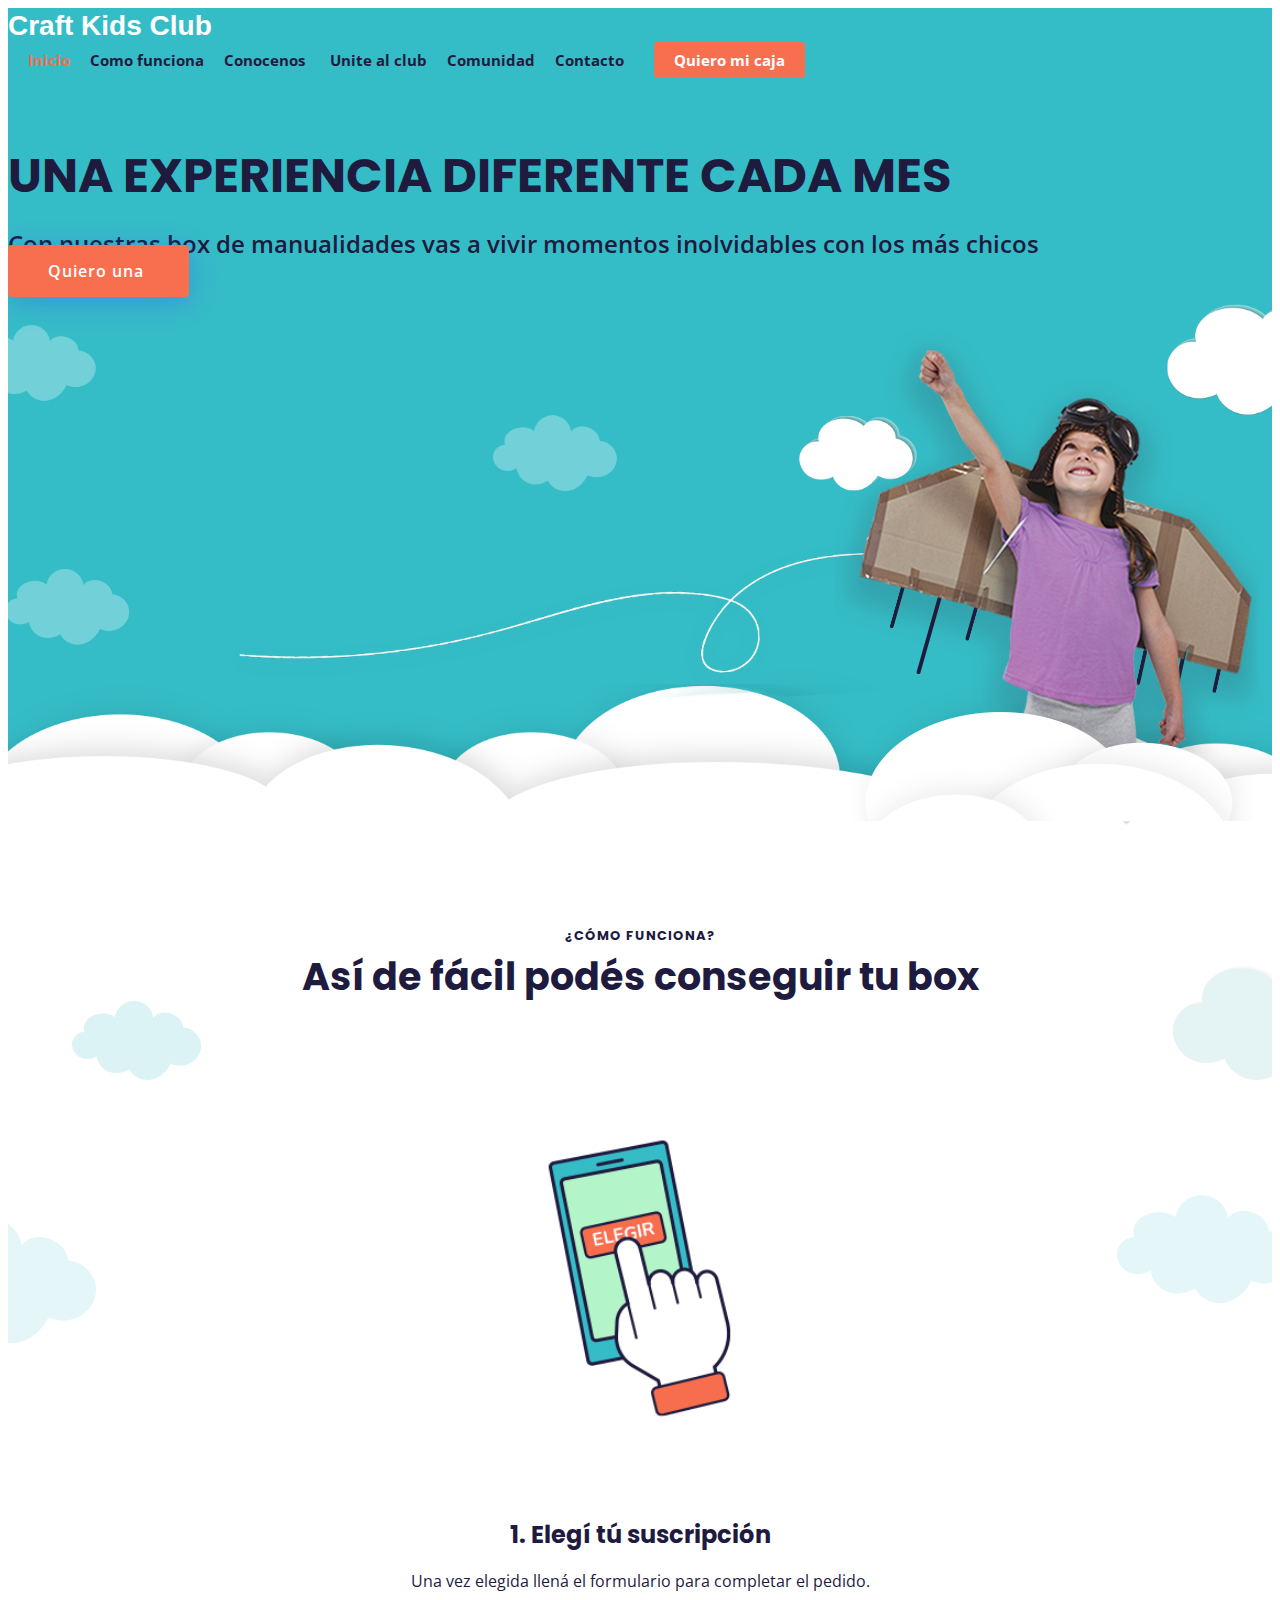
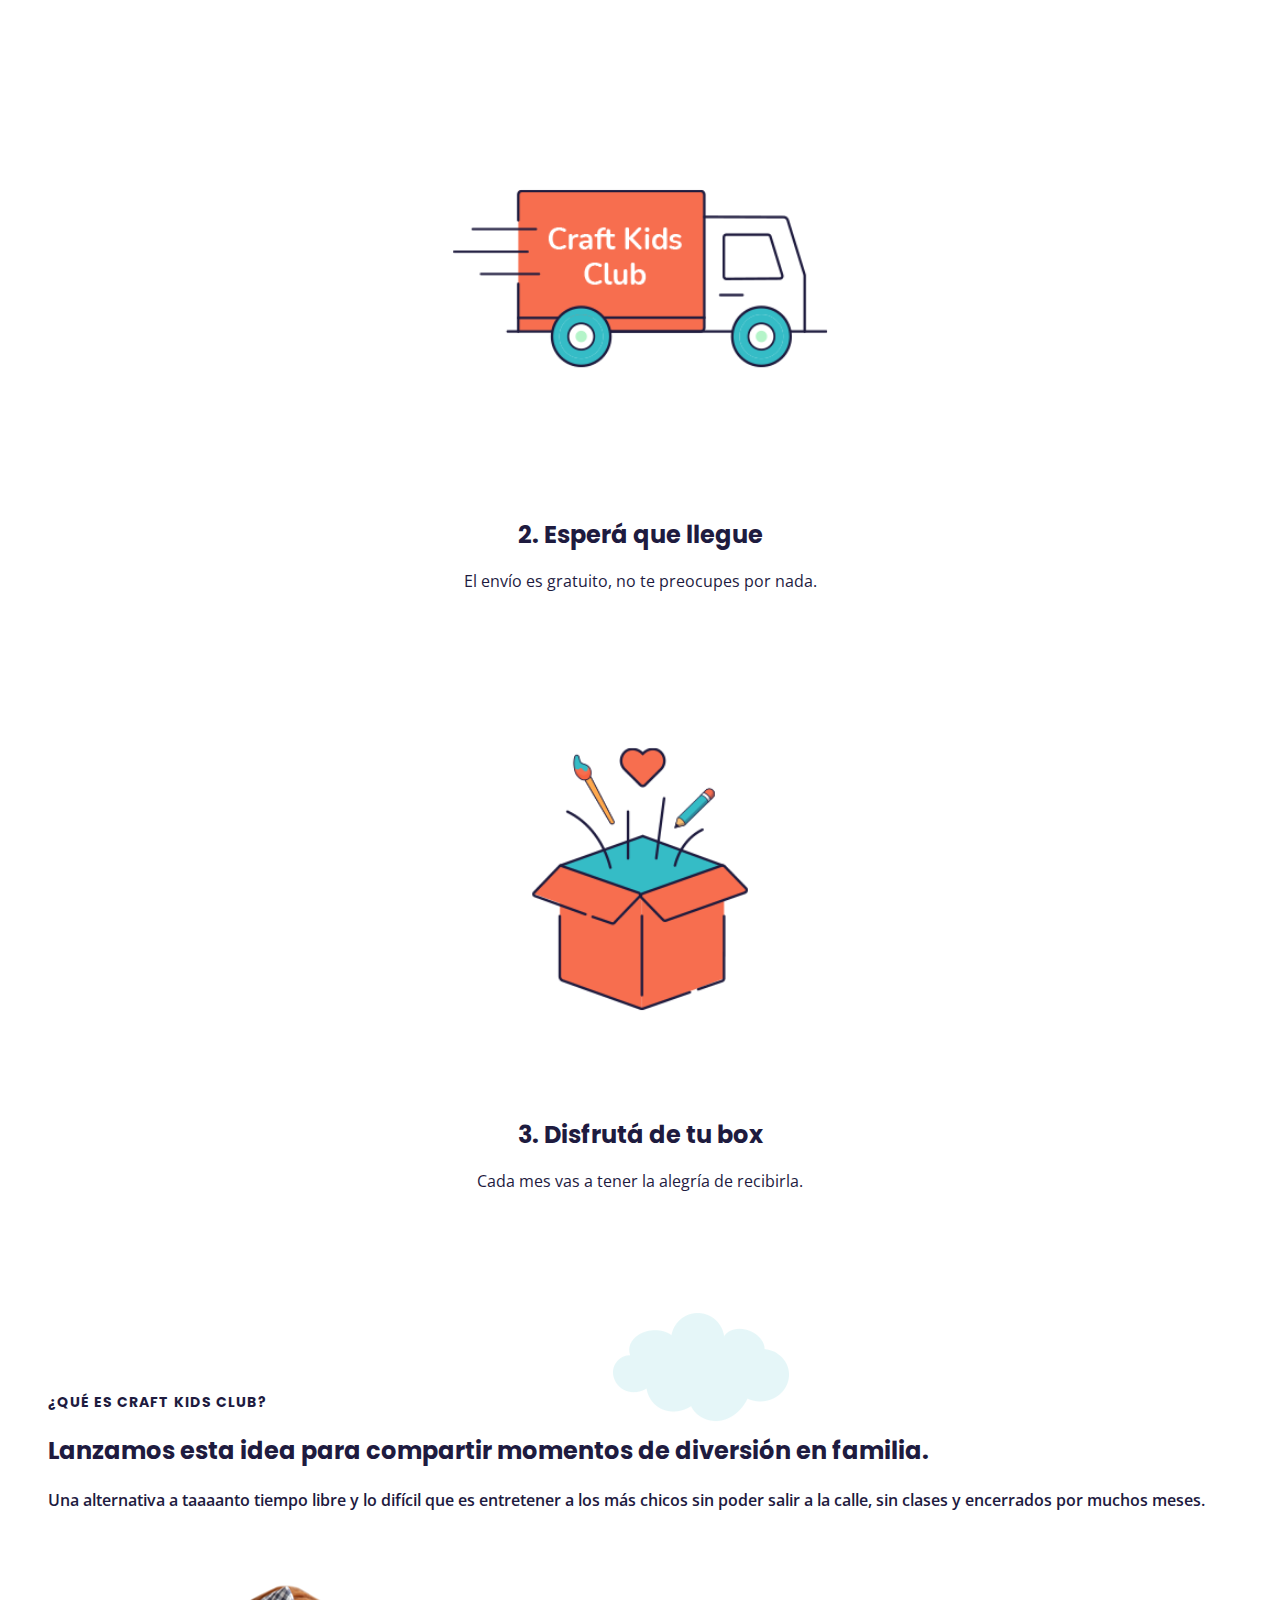
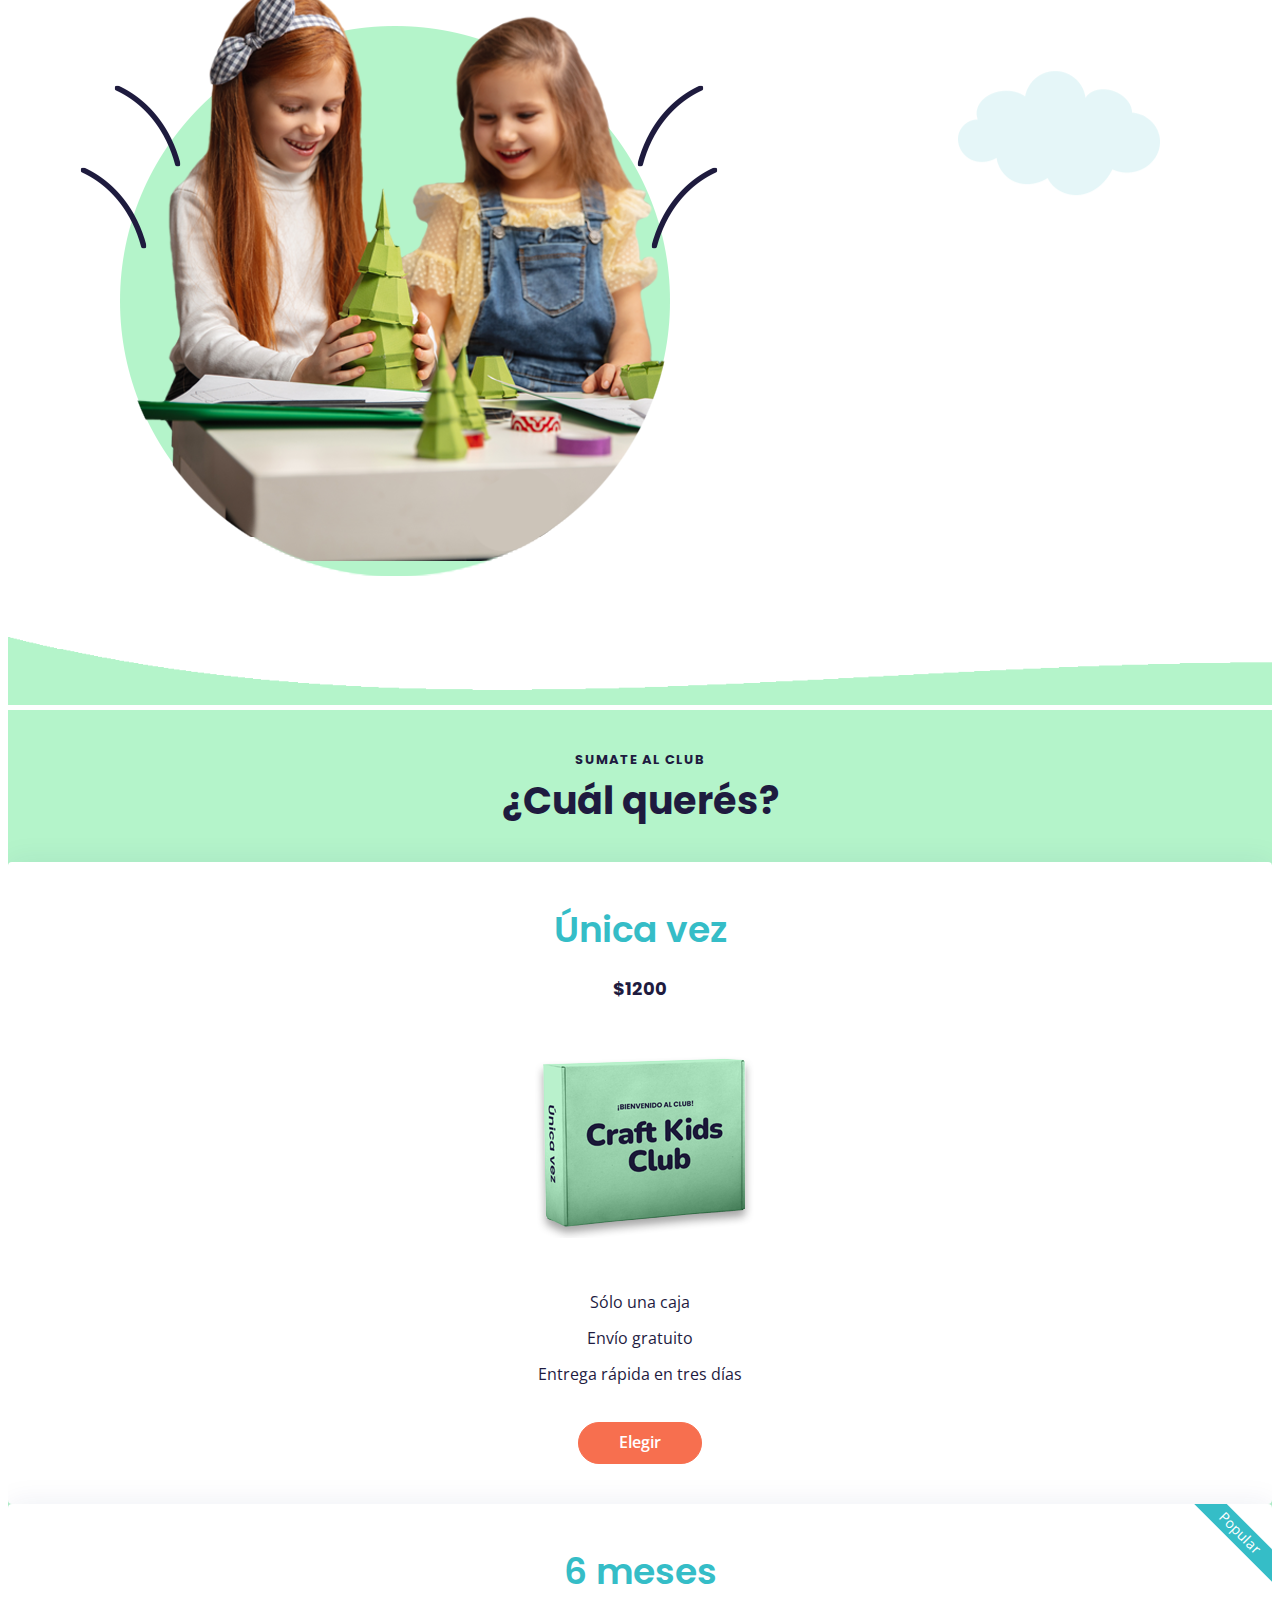
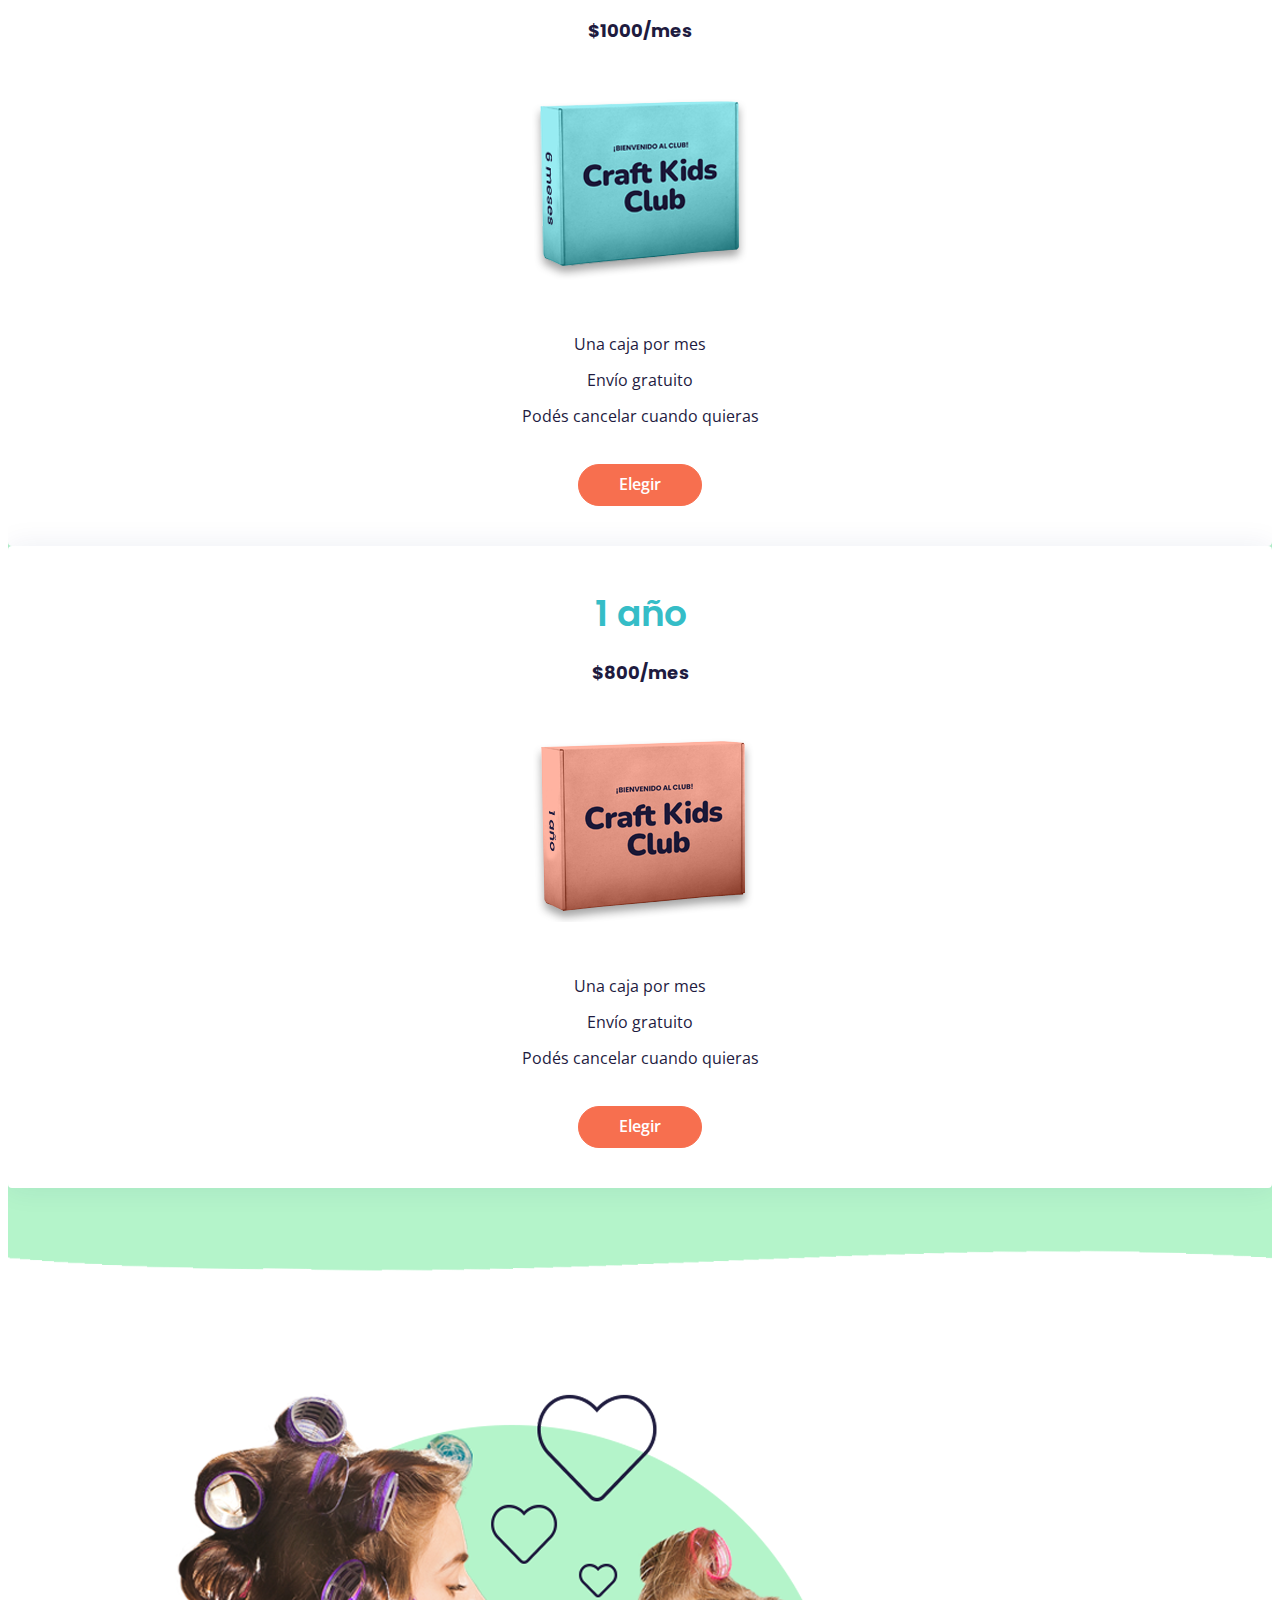
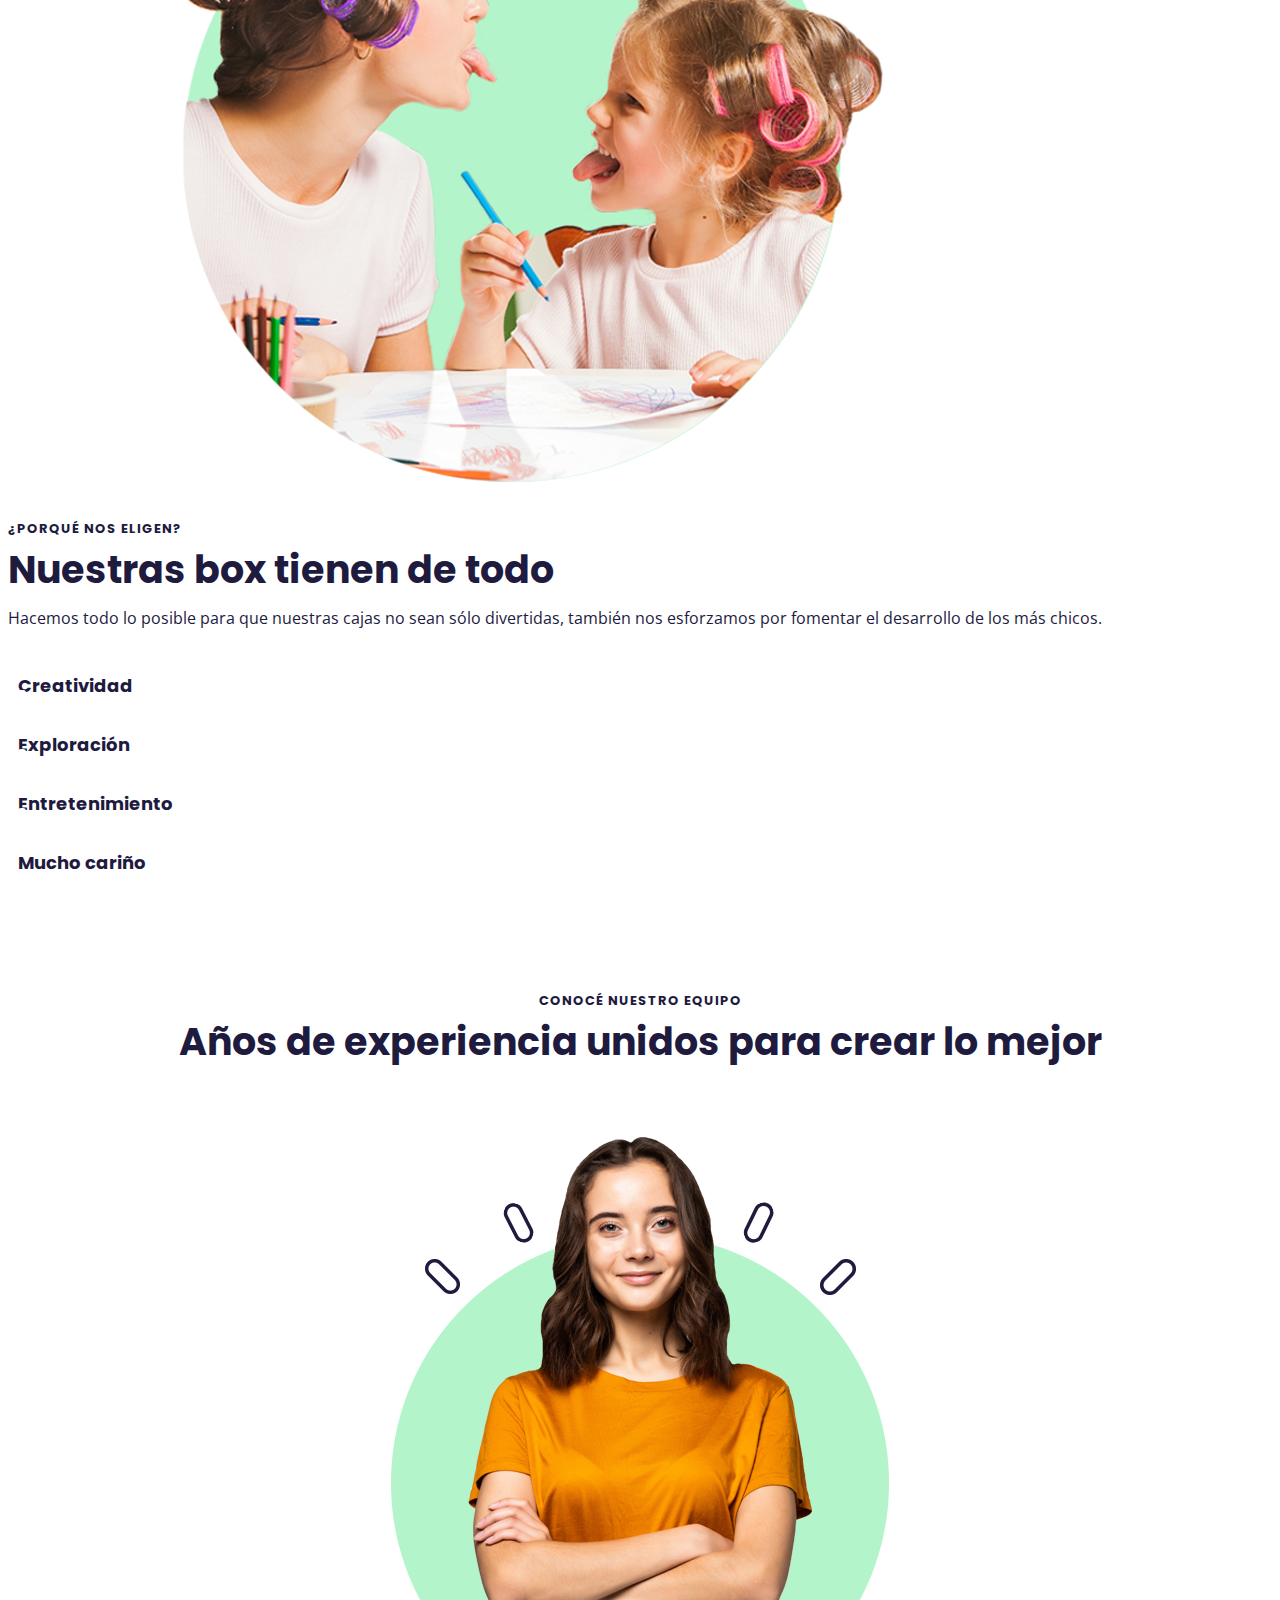
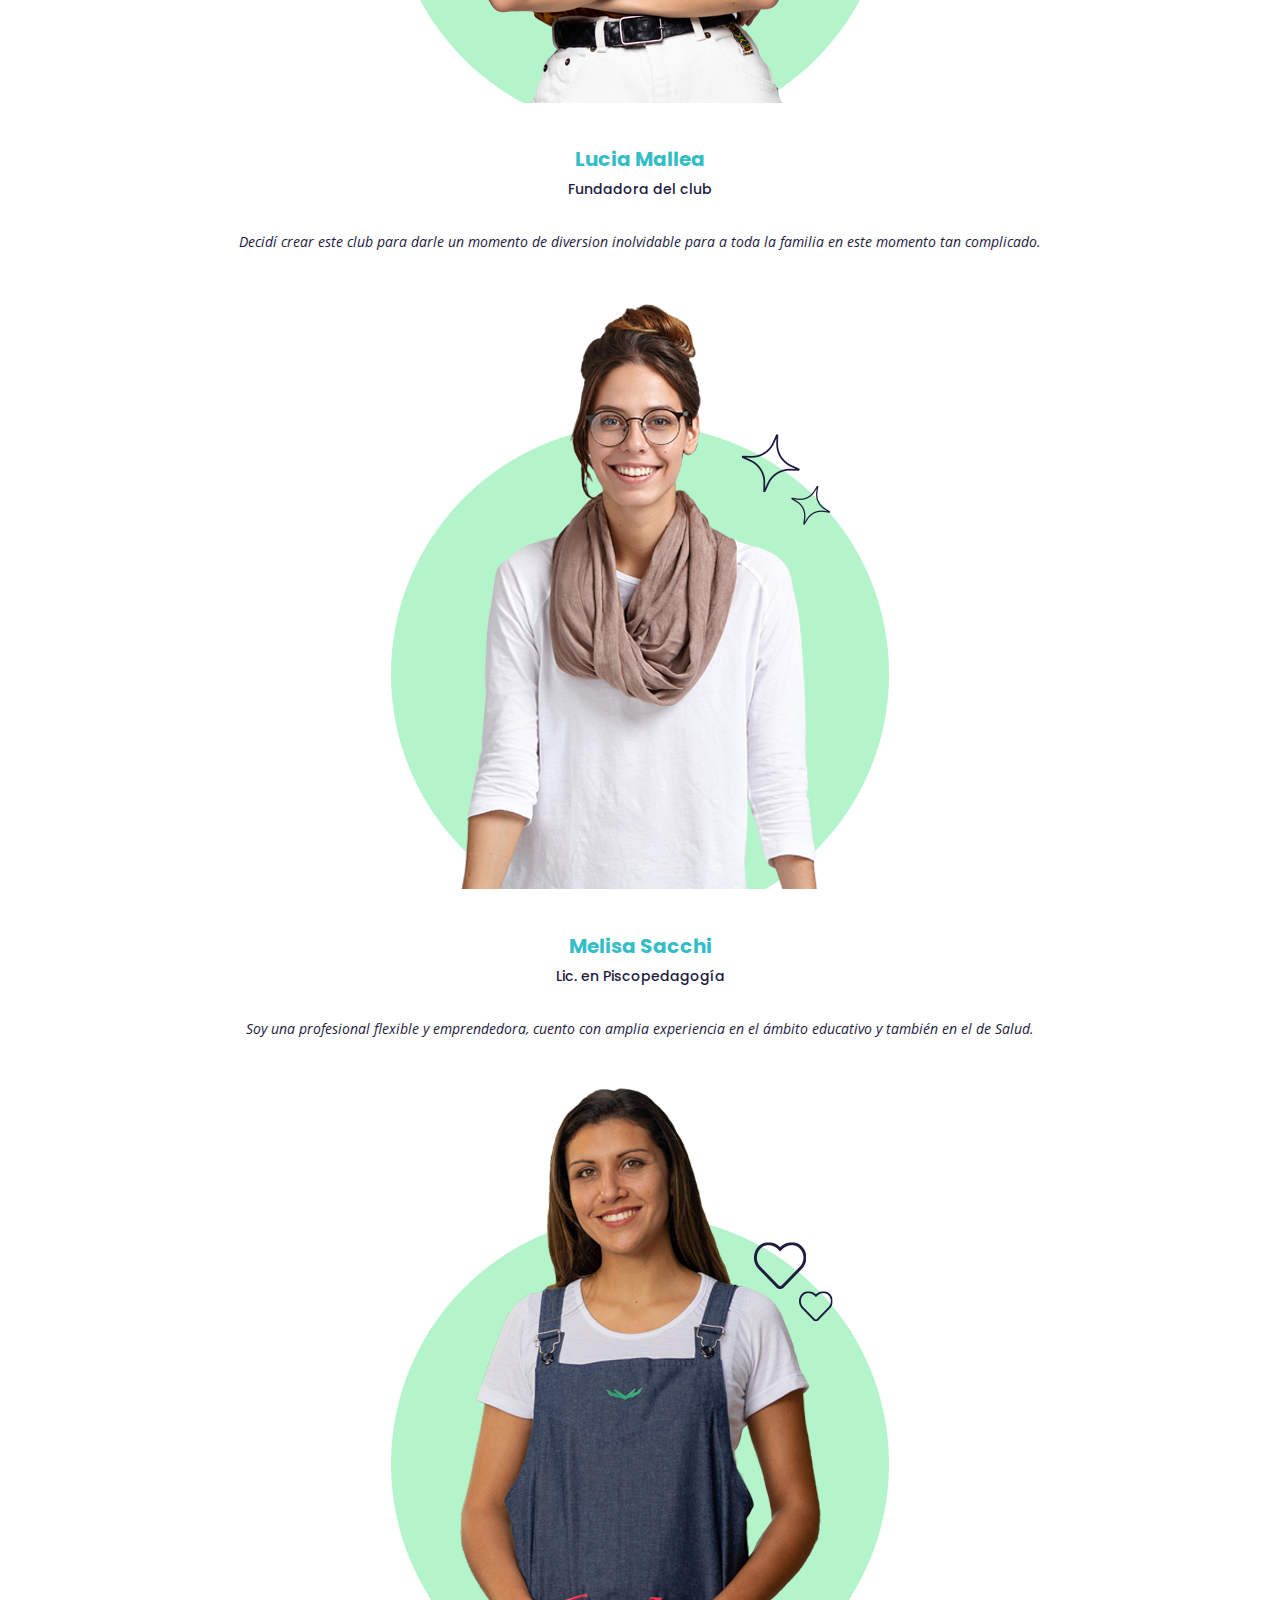
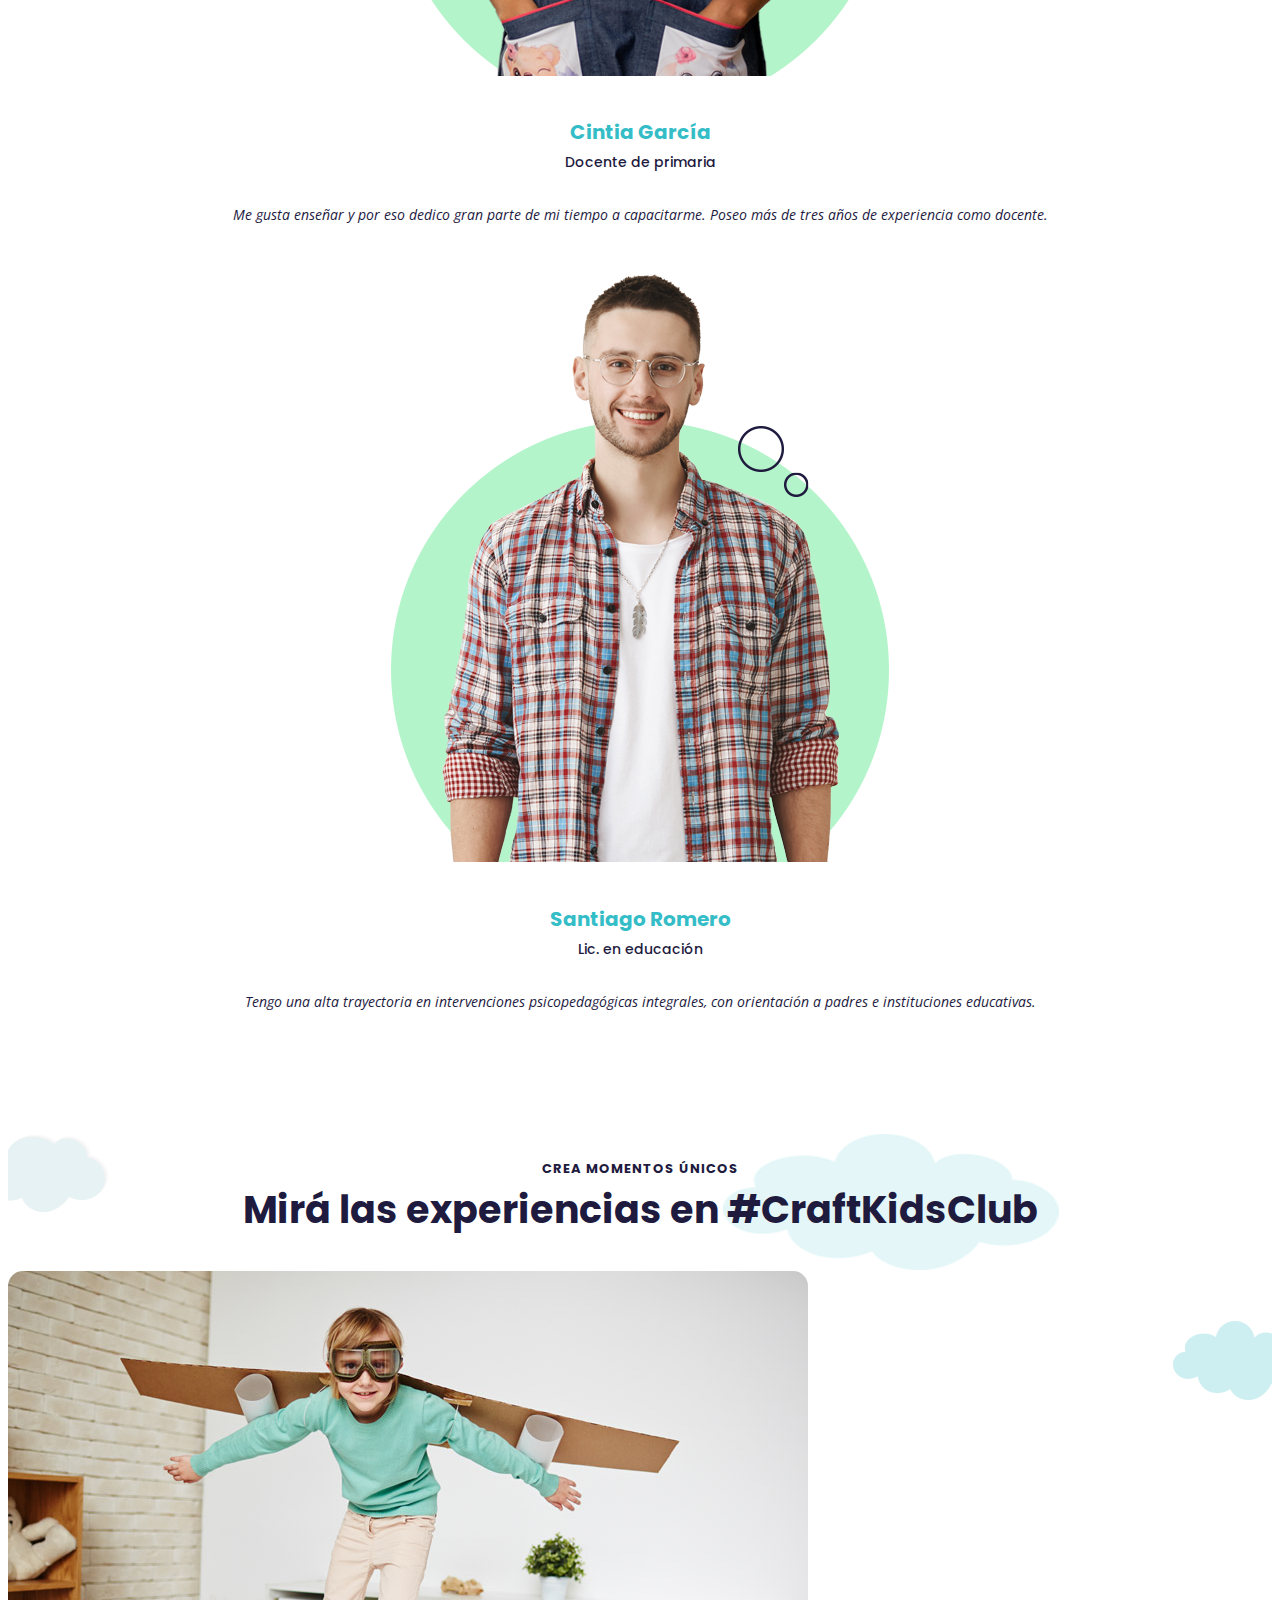
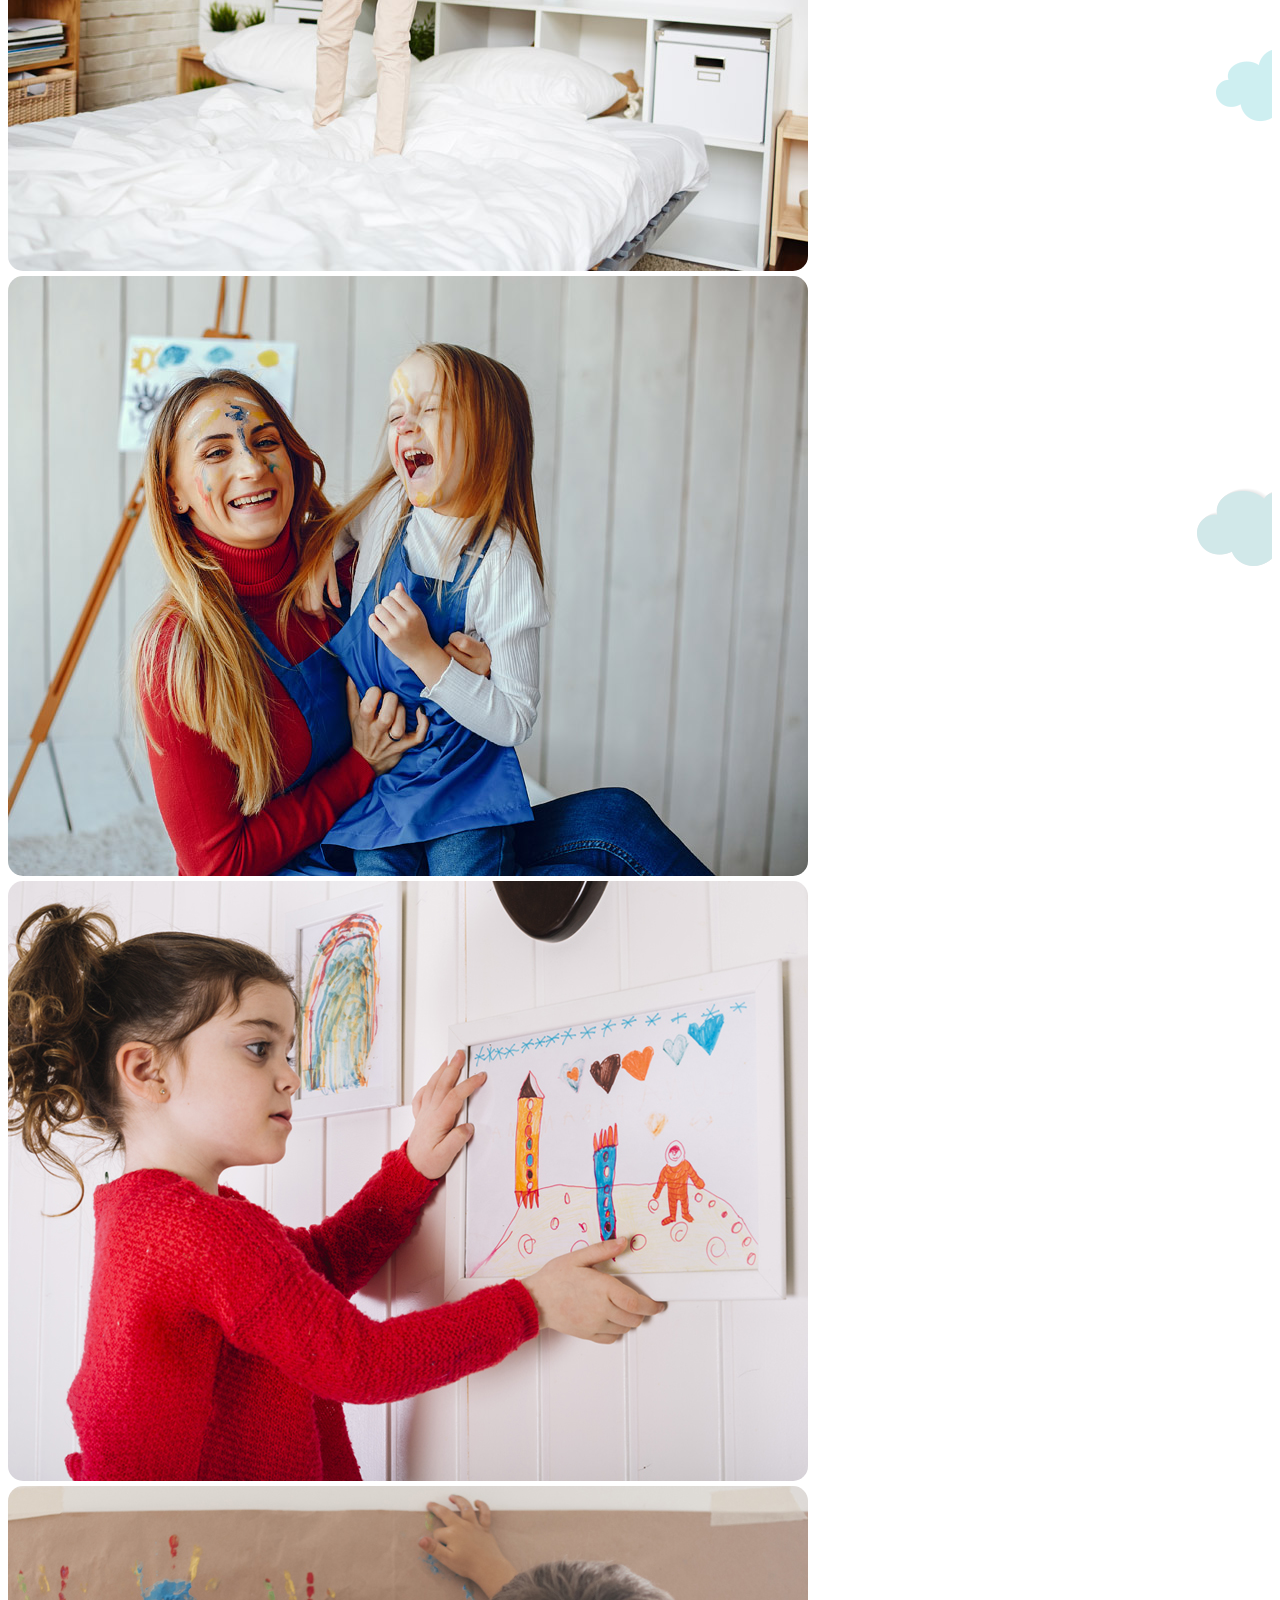
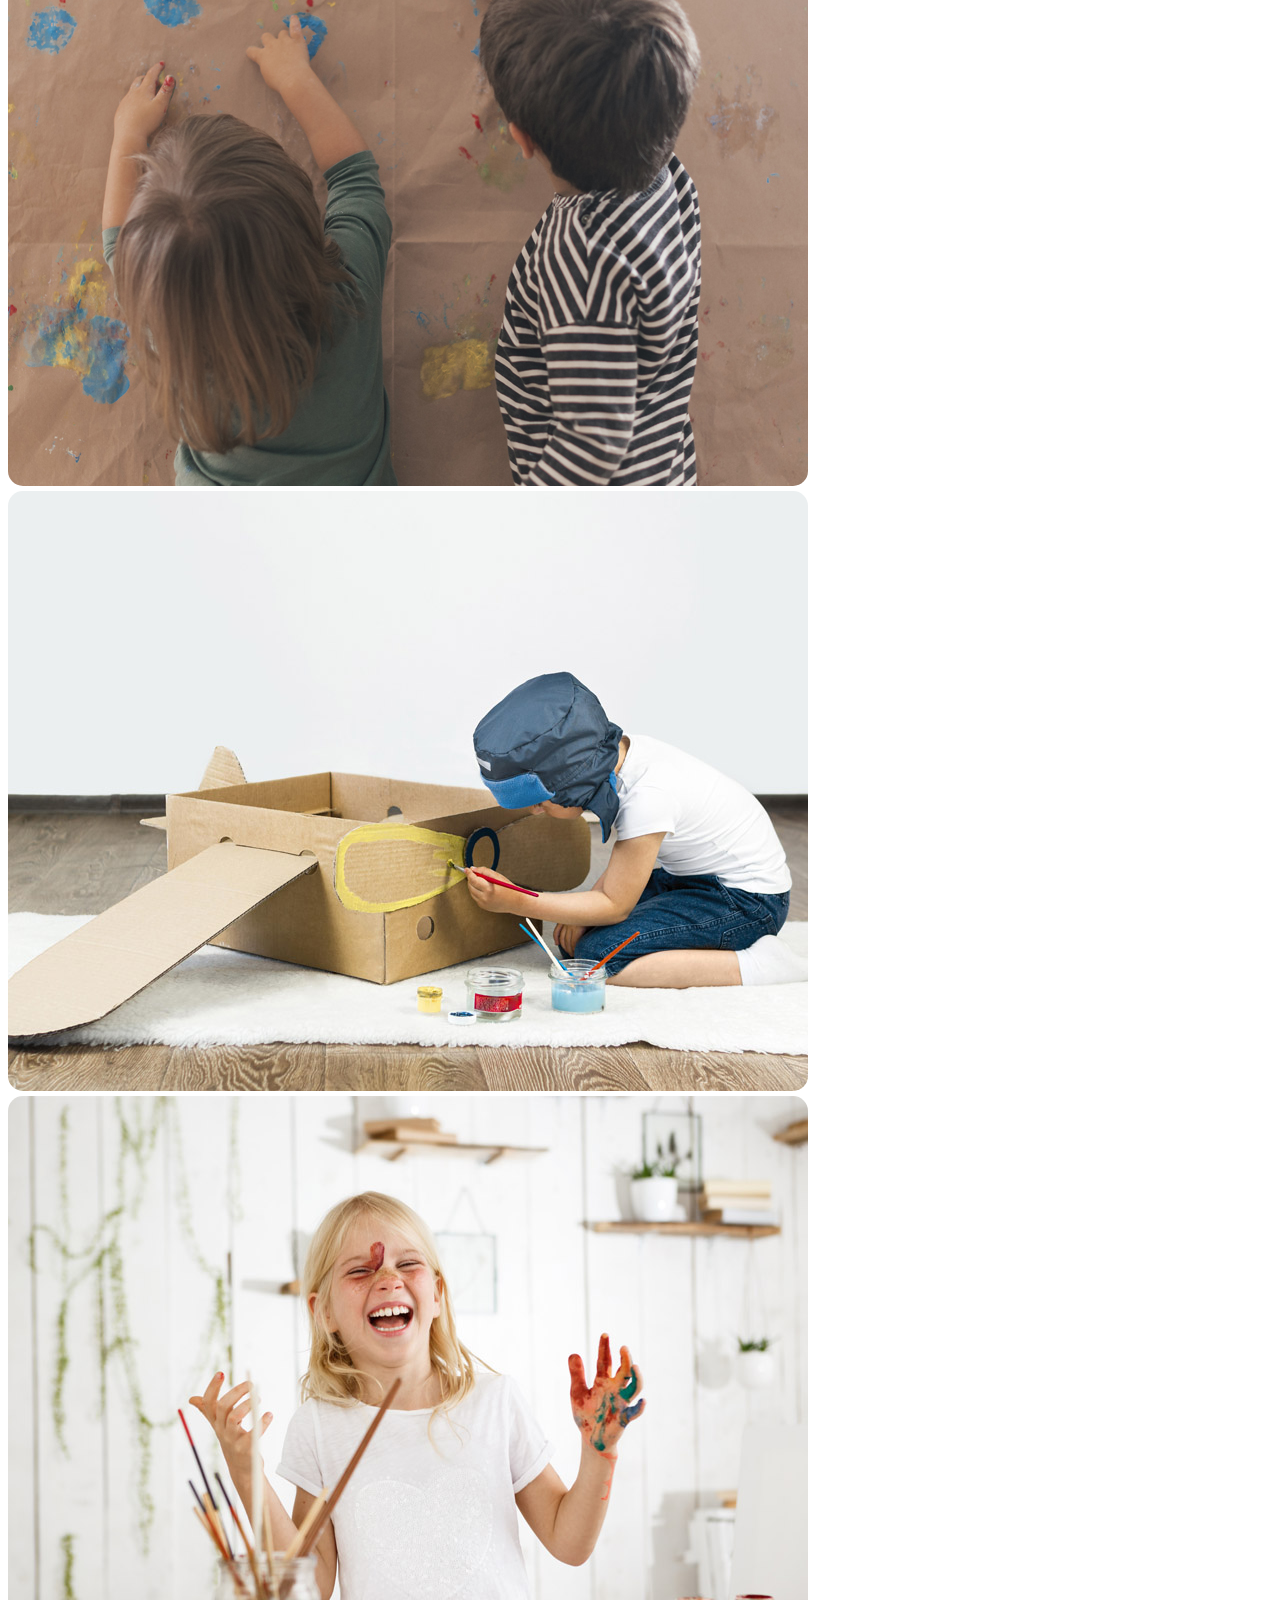
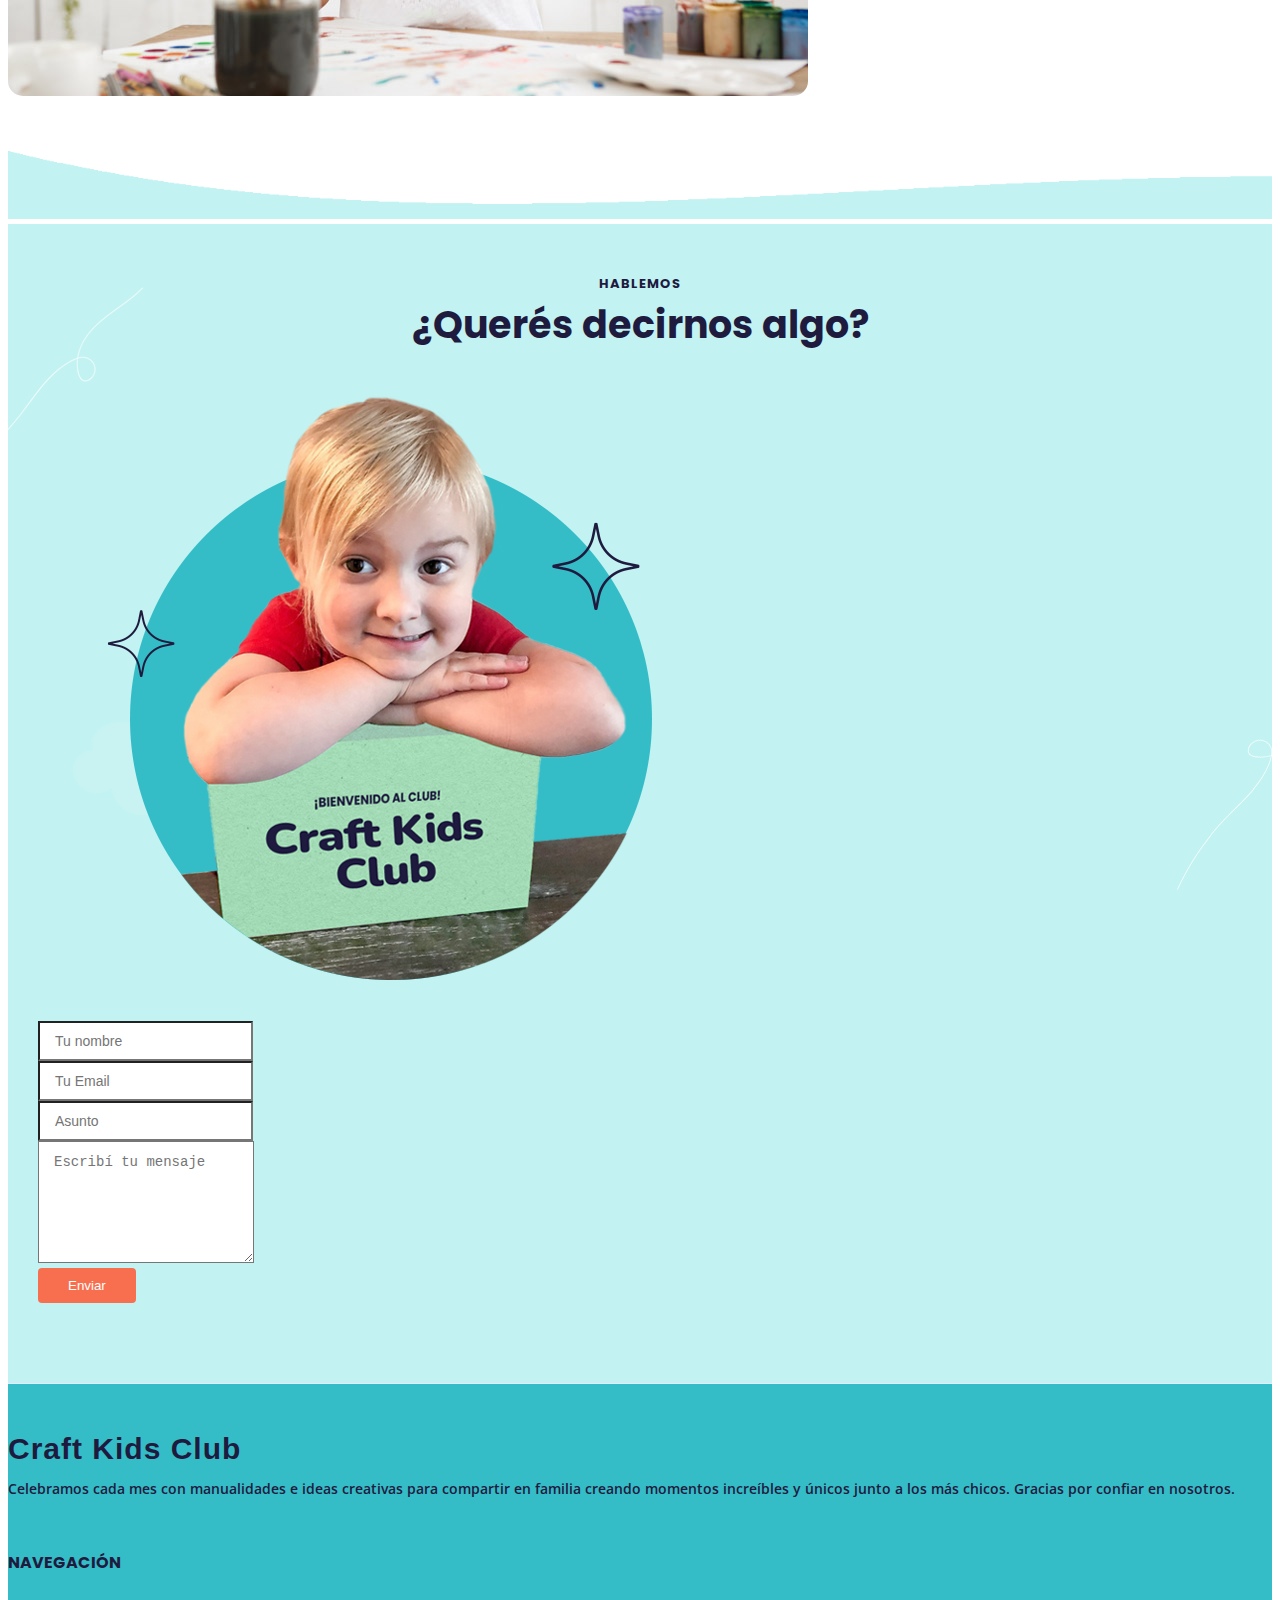
==== index.html @ 947b6bad "Entrega 5/7" ====
<!DOCTYPE html>
<html lang="en">

<head>
  <meta charset="utf-8">
  <meta content="width=device-width, initial-scale=1.0" name="viewport">

  <title>Craft Kids Club</title>
  <meta content="" name="description">

  <meta content="" name="keywords">

  <!-- Favicons -->
  <link href="assets/img/favicon.png" rel="icon">
  <link href="assets/img/apple-touch-icon.png" rel="apple-touch-icon">

  <!-- Google Fonts -->
  <link href="https://fonts.googleapis.com/css?family=Open+Sans:300,300i,400,400i,600,600i,700,700i|Poppins:300,300i,400,400i,500,500i,600,600i,700,700i|Londrina+Solid:100;300;400;900" rel="stylesheet">

  <!-- Vendor CSS Files -->
  <link href="assets/vendor/bootstrap/css/bootstrap.min.css" rel="stylesheet">
  <link href="assets/vendor/bootstrap-icons/bootstrap-icons.css" rel="stylesheet">
  <link href="assets/vendor/aos/aos.css" rel="stylesheet">
  <link href="assets/vendor/remixicon/remixicon.css" rel="stylesheet">
  <link href="assets/vendor/swiper/swiper-bundle.min.css" rel="stylesheet">
  <link href="assets/vendor/glightbox/css/glightbox.min.css" rel="stylesheet">

  <!-- Template Main CSS File -->
  <link href="assets/css/style.css" rel="stylesheet">

  <!-- =======================================================
  * Template Name: FlexStart - v1.4.0
  * Template URL: https://bootstrapmade.com/flexstart-bootstrap-startup-template/
  * Author: BootstrapMade.com
  * License: https://bootstrapmade.com/license/
  ======================================================== -->
</head>

<body>

  <!-- ======= Header ======= -->
  <header id="header" class="header fixed-top">
    <div class="container-fluid container-xl d-flex align-items-center justify-content-between">

      <a href="index.html" class="logo d-flex align-items-center">
        <span>Craft Kids Club</span>
      </a>

      <nav id="navbar" class="navbar">
        <ul>
          <li><a class="nav-link scrollto active" href="#index.html">Inicio</a></li>
          <li><a class="nav-link scrollto" href="#values">Como funciona</a></li>
          <li class="dropdown"><a href="#about"><span>Conocenos</span> <i class="bi bi-chevron-down"></i></a>
            <ul>
              <li><a href="#about">Que es Craft Kids Club</a></li>
              <li><a href="#features">Porque nos eligen</a></li>
              <li><a href="#team">Nuestro Equipo</a></li>
            </ul>
          <li><a class="nav-link scrollto" href="#pricing">Unite al club</a></li>
          <li><a class="nav-link scrollto" href="#portfolio">Comunidad</a></li>
          <li><a class="nav-link scrollto" href="#contact">Contacto</a></li>
          <li><a class="getstarted scrollto" href="portfolio-details.html">Quiero mi caja</a></li>
        </ul>
        <i class="bi bi-list mobile-nav-toggle"></i>
      </nav><!-- .navbar -->

    </div>
  </header><!-- End Header -->

  <!-- ======= Hero Section ======= -->
  <section id="hero" class="hero d-flex align-items-center">

    <div class="container">
      <div class="row">
        <div class="col-lg-6 d-flex flex-column justify-content-center">
          <h1 data-aos="fade-up">UNA EXPERIENCIA DIFERENTE CADA MES</h1>
          <h2 data-aos="fade-up" data-aos-delay="400">Con nuestras box de manualidades vas a vivir momentos inolvidables con los más chicos</h2>
          <div data-aos="fade-up" data-aos-delay="600">
            <div class="text-center text-lg-start">
              <a href="portfolio-details.html" class="btn-get-started scrollto d-inline-flex align-items-center justify-content-center align-self-center">
                <span>Quiero una</span>
                <i class="bi bi-arrow-right"></i>
              </a>
            </div>
          </div>
        </div>
        <div class="col-lg-6 hero-img" data-aos="zoom-out" data-aos-delay="200">
          <img src="assets/img/hero-img.png" class="img-fluid" alt="imagen de niña jugando con lo que trae la box">
        </div>
      </div>
    </div>

  </section><!-- End Hero -->

    <!-- ======= Values Section ======= -->
    <section id="values" class="values">

      <div class="container" data-aos="fade-up">

        <header class="section-header">
          <h2>¿Cómo funciona?</h2>
          <p>Así de fácil podés conseguir tu box</p>
        </header>

        <div class="row">

          <div class="col-lg-4">
            <div class="box" data-aos="fade-up" data-aos-delay="200">
              <img src="assets/img/values-1.png" class="img-fluid" alt="Primer paso">
              <h3>1. Elegí tú suscripción</h3>
              <p>Una vez elegida llená el formulario para completar el pedido.</p>
            </div>
          </div>

          <div class="col-lg-4 mt-4 mt-lg-0">
            <div class="box" data-aos="fade-up" data-aos-delay="400">
              <img src="assets/img/values-2.png" class="img-fluid" alt="Segundo paso">
              <h3>2. Esperá que llegue</h3>
              <p>El envío es gratuito, no te preocupes por nada.</p>
            </div>
          </div>

          <div class="col-lg-4 mt-4 mt-lg-0">
            <div class="box" data-aos="fade-up" data-aos-delay="600">
              <img src="assets/img/values-3.png" class="img-fluid" alt="Tercer Paso">
              <h3>3. Disfrutá de tu box</h3>
              <p>Cada mes vas a tener la alegría de recibirla.</p>
            </div>
          </div>

        </div>

      </div>

    </section><!-- End Values Section -->


    <!-- ======= About Section ======= -->
    <section id="about" class="about">

      <div class="container" data-aos="fade-up">
        <div class="row gx-0">

          <div class="col-lg-6 d-flex flex-column justify-content-center" data-aos="fade-up" data-aos-delay="200">
            <div class="content">
              <h3>¿Qué es Craft Kids Club?</h3>
              <h2>Lanzamos esta idea para compartir momentos de diversión en familia.</h2>
              <p>
                Una alternativa a taaaanto tiempo libre y lo difícil que es entretener a los más chicos sin poder salir a la calle, sin clases y encerrados por muchos meses.
              </p>
              <!--<div class="text-center text-lg-start">
                <a href="#" class="btn-read-more d-inline-flex align-items-center justify-content-center align-self-center">
                  <span>Read More</span>
                  <i class="bi bi-arrow-right"></i>
                </a>
              </div>!-->
            </div>
          </div>

          <div class="col-lg-6 d-flex align-items-center" data-aos="zoom-out" data-aos-delay="200">
            <img src="assets/img/about.png" class="img-fluid" alt="niñas haciendo manualidades">
          </div>

        </div>
      </div>

    </section><!-- End About Section -->



    <!-- ======= Section Vacía ======= -->
    <section id="vacio" class="vacio">
      <img src="assets/img/pricing-bg.png" class="img-fluid" alt="">
    </section><!-- End Section Vacía -->


    <!-- ======= Pricing Section ======= -->
    <section id="pricing" class="pricing">

      <div class="container" data-aos="fade-up">

        <header class="section-header">
          <h2>Sumate al club</h2>
          <p>¿Cuál querés?</p>
        </header>

        <div class="row gy-4" data-aos="fade-left">

          <div class="col-sm-4" data-aos="zoom-in" data-aos-delay="100">
            <div class="box">
              <div class="price">Única vez<span></span></div>
              <h3 style="color: #1e1b3f;">$1200</h3>
              <img src="assets/img/pricing-free.png" class="img-fluid" alt="Suscripción única vez">
              <ul>
                <li>Sólo una caja</li>
                <li>Envío gratuito</li>
                <li>Entrega rápida en tres días</li>
              </ul>
              <a href="portfolio-details.html" class="btn-buy">Elegir</a>
            </div>
          </div>

          <div class="col-sm-4" data-aos="zoom-in" data-aos-delay="200">
            <div class="box">
              <span class="featured">Popular</span>
              <div class="price">6 meses</div>
              <h3 style="color: #1e1b3f;">$1000/mes</h3>
              <img src="assets/img/pricing-starter.png" class="img-fluid" alt="Suscripción 6 meses">
              <ul>
                <li>Una caja por mes</li>
                <li>Envío gratuito</li>
                <li>Podés cancelar cuando quieras</li>
              </ul>
              <a href="portfolio-details.html" class="btn-buy">Elegir</a>
            </div>
          </div>

          <div class="col-sm-4" data-aos="zoom-in" data-aos-delay="300">
            <div class="box">
              <div class="price">1 año</div>
              <h3 style="color: #1e1b3f;">$800/mes</h3>
              <img src="assets/img/pricing-business.png" class="img-fluid" alt="Suscripción 1 año">
              <ul>
                <li>Una caja por mes</li>
                <li>Envío gratuito</li>
                <li>Podés cancelar cuando quieras</li>
              </ul>
              <a href="portfolio-details.html" class="btn-buy">Elegir</a>
            </div>
          </div>

        </div>

      </div>

    </section><!-- End Pricing Section -->


    <!-- ======= Section Vacía ======= -->
    <section id="vacio2" class="vacio2">
      <img src="assets/img/pricing2-bg.png" class="img-fluid" alt="">
    </section><!-- End Section Vacía -->

    <!-- ======= Clients Section =======
    <section id="clients" class="clients">

      <div class="container" data-aos="fade-up">

        <header class="section-header">
          <h2>Nuestra compañia</h2>
          <p>Para armar cada box</p>
        </header>

        <div class="clients-slider swiper-container">
          <div class="swiper-wrapper align-items-center">
            <div class="swiper-slide"><img src="assets/img/clients/client-1.png" class="img-fluid" alt=""></div>
            <div class="swiper-slide"><img src="assets/img/clients/client-2.png" class="img-fluid" alt=""></div>
            <div class="swiper-slide"><img src="assets/img/clients/client-3.png" class="img-fluid" alt=""></div>
            <div class="swiper-slide"><img src="assets/img/clients/client-4.png" class="img-fluid" alt=""></div>
            <div class="swiper-slide"><img src="assets/img/clients/client-5.png" class="img-fluid" alt=""></div>
            <div class="swiper-slide"><img src="assets/img/clients/client-6.png" class="img-fluid" alt=""></div>
            <div class="swiper-slide"><img src="assets/img/clients/client-7.png" class="img-fluid" alt=""></div>
            <div class="swiper-slide"><img src="assets/img/clients/client-8.png" class="img-fluid" alt=""></div>
          </div>
          <div class="swiper-pagination"></div>
        </div>
      </div>

    </section><!-- End Clients Section -->

  <main id="main">

    <!-- ======= Features Section ======= -->
    <section id="features" class="features">

      <div class="container" data-aos="fade-up">

        <div class="row">

          <div class="col-lg-6">
            <img src="assets/img/features.png" class="img-fluid" alt="Madre e hija haciendo manualidades">
          </div>

          <div class="col-lg-6 mt-5 mt-lg-0 d-flex">
            <div class="row align-self-center gy-4">

              <header class="section-header">
                <h2>¿Porqué nos eligen?</h2>
                <p>Nuestras box tienen de todo</p>
              </header>

              <div class="col-lg-12 d-flex flex-column justify-content-center aos-init aos-animate" data-aos="fade-up" data-aos-delay="200">
                <div class="content">
                  <p>
                   Hacemos todo lo posible para que nuestras cajas no sean sólo divertidas, también nos esforzamos por fomentar el desarrollo de los más chicos.
                  </p>
                </div>
              </div>


              <div class="col-md-6" data-aos="zoom-out" data-aos-delay="400">
                <div class="feature-box d-flex align-items-center">
                  <i class="bi bi-check"></i>
                  <h3>Creatividad</h3>
                </div>
              </div>

              <div class="col-md-6" data-aos="zoom-out" data-aos-delay="500">
                <div class="feature-box d-flex align-items-center">
                  <i class="bi bi-check"></i>
                  <h3>Exploración</h3>
                </div>
              </div>

              <div class="col-md-6" data-aos="zoom-out" data-aos-delay="600">
                <div class="feature-box d-flex align-items-center">
                  <i class="bi bi-check"></i>
                  <h3>Entretenimiento</h3>
                </div>
              </div>

              <div class="col-md-6" data-aos="zoom-out" data-aos-delay="700">
                <div class="feature-box d-flex align-items-center">
                  <i class="bi bi-check"></i>
                  <h3>Mucho cariño</h3>
                </div>
              </div>

            </div>
          </div>

        </div> <!-- / row -->
    </section>

    <!-- ======= Team Section ======= -->
    <section id="team" class="team">

      <div class="container" data-aos="fade-up">

        <header class="section-header">
          <h2>Conocé nuestro equipo</h2>
          <p>Años de experiencia unidos para crear lo mejor</p>
        </header>

        <div class="row gy-4">

          <div class="col-lg-3 col-md-6 d-flex align-items-stretch" data-aos="fade-up" data-aos-delay="100">
            <div class="member">
              <div class="member-img">
                <img src="assets/img/team/team-1.png" class="img-fluid" alt="Lucia Mallea">
              </div>
              <div class="member-info">
                <h4>Lucia Mallea</h4>
                <span>Fundadora del club</span>
                <p>Decidí crear este club para darle un momento de diversion inolvidable para a toda la familia en este momento tan complicado.</p>
              </div>
            </div>
          </div>

          <div class="col-lg-3 col-md-6 d-flex align-items-stretch" data-aos="fade-up" data-aos-delay="200">
            <div class="member">
              <div class="member-img">
                <img src="assets/img/team/team-2.png" class="img-fluid" alt="Melisa Sacchi">
              </div>
              <div class="member-info">
                <h4>Melisa Sacchi</h4>
                <span>Lic. en Piscopedagogía</span>
                <p>Soy una profesional flexible y emprendedora, cuento con amplia experiencia en el ámbito educativo y también en el de Salud.</p>
              </div>
            </div>
          </div>

          <div class="col-lg-3 col-md-6 d-flex align-items-stretch" data-aos="fade-up" data-aos-delay="300">
            <div class="member">
              <div class="member-img">
                <img src="assets/img/team/team-3.png" class="img-fluid" alt="Cintia García">
              </div>
              <div class="member-info">
                <h4>Cintia García</h4>
                <span>Docente de primaria</span>
                <p>Me gusta enseñar y por eso dedico gran parte de mi tiempo a capacitarme. Poseo más de tres años de experiencia como docente.</p>
              </div>
            </div>
          </div>

          <div class="col-lg-3 col-md-6 d-flex align-items-stretch" data-aos="fade-up" data-aos-delay="400">
            <div class="member">
              <div class="member-img">
                <img src="assets/img/team/team-4.png" class="img-fluid" alt="Santiago Romero">
              </div>
              <div class="member-info">
                <h4>Santiago Romero</h4>
                <span>Lic. en educación</span>
                <p>Tengo una alta trayectoria en intervenciones psicopedagógicas integrales, con orientación a padres e instituciones educativas.</p>
              </div>
            </div>
          </div>

        </div>

      </div>

    </section><!-- End Team Section -->

    <!-- ======= Features Section =======
    <section id="features" class="features">

      <div class="container" data-aos="fade-up">

        <header class="section-header">
          <h2>¿Porqué nos eligen?</h2>
          <p>Nuestras box tienen de todo</p>
        </header>

        <div class="row">

          <div class="col-lg-6">
            <img src="assets/img/features.png" class="img-fluid" alt="">
          </div>

          <div class="col-lg-6 mt-5 mt-lg-0 d-flex">
            <div class="row align-self-center gy-4">

              <div class="col-md-6" data-aos="zoom-out" data-aos-delay="200">
                <div class="feature-box d-flex align-items-center">
                  <i class="bi bi-check"></i>
                  <h3>Diversión</h3>
                </div>
              </div>

              <div class="col-md-6" data-aos="zoom-out" data-aos-delay="300">
                <div class="feature-box d-flex align-items-center">
                  <i class="bi bi-check"></i>
                  <h3>Aprendizaje</h3>
                </div>
              </div>

              <div class="col-md-6" data-aos="zoom-out" data-aos-delay="400">
                <div class="feature-box d-flex align-items-center">
                  <i class="bi bi-check"></i>
                  <h3>Creatividad</h3>
                </div>
              </div>

              <div class="col-md-6" data-aos="zoom-out" data-aos-delay="500">
                <div class="feature-box d-flex align-items-center">
                  <i class="bi bi-check"></i>
                  <h3>Exploración</h3>
                </div>
              </div>

              <div class="col-md-6" data-aos="zoom-out" data-aos-delay="600">
                <div class="feature-box d-flex align-items-center">
                  <i class="bi bi-check"></i>
                  <h3>Entretenimiento</h3>
                </div>
              </div>

              <div class="col-md-6" data-aos="zoom-out" data-aos-delay="700">
                <div class="feature-box d-flex align-items-center">
                  <i class="bi bi-check"></i>
                  <h3>Mucho cariño</h3>
                </div>
              </div>

            </div>
          </div>

        </div> <!-- / row -->
    

    <!-- ======= Counts Section =======
    <section id="counts" class="counts">
      <div class="container" data-aos="fade-up">

        <div class="row gy-4">

          <div class="col-lg-3 col-md-6">
            <div class="count-box">
              <i class="bi bi-emoji-smile"></i>
              <div>
                <span data-purecounter-start="0" data-purecounter-end="232" data-purecounter-duration="1" class="purecounter"></span>
                <p>Happy Clients</p>
              </div>
            </div>
          </div>

          <div class="col-lg-3 col-md-6">
            <div class="count-box">
              <i class="bi bi-journal-richtext" style="color: #ee6c20;"></i>
              <div>
                <span data-purecounter-start="0" data-purecounter-end="521" data-purecounter-duration="1" class="purecounter"></span>
                <p>Projects</p>
              </div>
            </div>
          </div>

          <div class="col-lg-3 col-md-6">
            <div class="count-box">
              <i class="bi bi-headset" style="color: #15be56;"></i>
              <div>
                <span data-purecounter-start="0" data-purecounter-end="1463" data-purecounter-duration="1" class="purecounter"></span>
                <p>Hours Of Support</p>
              </div>
            </div>
          </div>

          <div class="col-lg-3 col-md-6">
            <div class="count-box">
              <i class="bi bi-people" style="color: #bb0852;"></i>
              <div>
                <span data-purecounter-start="0" data-purecounter-end="15" data-purecounter-duration="1" class="purecounter"></span>
                <p>Hard Workers</p>
              </div>
            </div>
          </div>

        </div>

      </div>
    </section><!-- End Counts Section -->

        <!-- Feature Tabs
        <div class="row feture-tabs" data-aos="fade-up">
          <div class="col-lg-6">
            <h3>Neque officiis dolore maiores et exercitationem quae est seda lidera pat claero</h3>

            <!-- Tabs
            <ul class="nav nav-pills mb-3">
              <li>
                <a class="nav-link active" data-bs-toggle="pill" href="#tab1">Saepe fuga</a>
              </li>
              <li>
                <a class="nav-link" data-bs-toggle="pill" href="#tab2">Voluptates</a>
              </li>
              <li>
                <a class="nav-link" data-bs-toggle="pill" href="#tab3">Corrupti</a>
              </li>
            </ul><!-- End Tabs

            <!-- Tab Content
            <div class="tab-content">

              <div class="tab-pane fade show active" id="tab1">
                <p>Consequuntur inventore voluptates consequatur aut vel et. Eos doloribus expedita. Sapiente atque consequatur minima nihil quae aspernatur quo suscipit voluptatem.</p>
                <div class="d-flex align-items-center mb-2">
                  <i class="bi bi-check2"></i>
                  <h4>Repudiandae rerum velit modi et officia quasi facilis</h4>
                </div>
                <p>Laborum omnis voluptates voluptas qui sit aliquam blanditiis. Sapiente minima commodi dolorum non eveniet magni quaerat nemo et.</p>
                <div class="d-flex align-items-center mb-2">
                  <i class="bi bi-check2"></i>
                  <h4>Incidunt non veritatis illum ea ut nisi</h4>
                </div>
                <p>Non quod totam minus repellendus autem sint velit. Rerum debitis facere soluta tenetur. Iure molestiae assumenda sunt qui inventore eligendi voluptates nisi at. Dolorem quo tempora. Quia et perferendis.</p>
              </div><!-- End Tab 1 Content

              <div class="tab-pane fade show" id="tab2">
                <p>Consequuntur inventore voluptates consequatur aut vel et. Eos doloribus expedita. Sapiente atque consequatur minima nihil quae aspernatur quo suscipit voluptatem.</p>
                <div class="d-flex align-items-center mb-2">
                  <i class="bi bi-check2"></i>
                  <h4>Repudiandae rerum velit modi et officia quasi facilis</h4>
                </div>
                <p>Laborum omnis voluptates voluptas qui sit aliquam blanditiis. Sapiente minima commodi dolorum non eveniet magni quaerat nemo et.</p>
                <div class="d-flex align-items-center mb-2">
                  <i class="bi bi-check2"></i>
                  <h4>Incidunt non veritatis illum ea ut nisi</h4>
                </div>
                <p>Non quod totam minus repellendus autem sint velit. Rerum debitis facere soluta tenetur. Iure molestiae assumenda sunt qui inventore eligendi voluptates nisi at. Dolorem quo tempora. Quia et perferendis.</p>
              </div><!-- End Tab 2 Content

              <div class="tab-pane fade show" id="tab3">
                <p>Consequuntur inventore voluptates consequatur aut vel et. Eos doloribus expedita. Sapiente atque consequatur minima nihil quae aspernatur quo suscipit voluptatem.</p>
                <div class="d-flex align-items-center mb-2">
                  <i class="bi bi-check2"></i>
                  <h4>Repudiandae rerum velit modi et officia quasi facilis</h4>
                </div>
                <p>Laborum omnis voluptates voluptas qui sit aliquam blanditiis. Sapiente minima commodi dolorum non eveniet magni quaerat nemo et.</p>
                <div class="d-flex align-items-center mb-2">
                  <i class="bi bi-check2"></i>
                  <h4>Incidunt non veritatis illum ea ut nisi</h4>
                </div>
                <p>Non quod totam minus repellendus autem sint velit. Rerum debitis facere soluta tenetur. Iure molestiae assumenda sunt qui inventore eligendi voluptates nisi at. Dolorem quo tempora. Quia et perferendis.</p>
              </div><!-- End Tab 3 Content

            </div>

          </div>

          <div class="col-lg-6">
            <img src="assets/img/features-2.png" class="img-fluid" alt="">
          </div>

        </div><!-- End Feature Tabs -->

        <!-- Feature Icons
        <div class="row feature-icons" data-aos="fade-up">
          <h3>Ratione mollitia eos ab laudantium rerum beatae quo</h3>

          <div class="row">

            <div class="col-xl-4 text-center" data-aos="fade-right" data-aos-delay="100">
              <img src="assets/img/features-3.png" class="img-fluid p-4" alt="">
            </div>

            <div class="col-xl-8 d-flex content">
              <div class="row align-self-center gy-4">

                <div class="col-md-6 icon-box" data-aos="fade-up">
                  <i class="ri-line-chart-line"></i>
                  <div>
                    <h4>Corporis voluptates sit</h4>
                    <p>Consequuntur sunt aut quasi enim aliquam quae harum pariatur laboris nisi ut aliquip</p>
                  </div>
                </div>

                <div class="col-md-6 icon-box" data-aos="fade-up" data-aos-delay="100">
                  <i class="ri-stack-line"></i>
                  <div>
                    <h4>Ullamco laboris nisi</h4>
                    <p>Excepteur sint occaecat cupidatat non proident, sunt in culpa qui officia deserunt</p>
                  </div>
                </div>

                <div class="col-md-6 icon-box" data-aos="fade-up" data-aos-delay="200">
                  <i class="ri-brush-4-line"></i>
                  <div>
                    <h4>Labore consequatur</h4>
                    <p>Aut suscipit aut cum nemo deleniti aut omnis. Doloribus ut maiores omnis facere</p>
                  </div>
                </div>

                <div class="col-md-6 icon-box" data-aos="fade-up" data-aos-delay="300">
                  <i class="ri-magic-line"></i>
                  <div>
                    <h4>Beatae veritatis</h4>
                    <p>Expedita veritatis consequuntur nihil tempore laudantium vitae denat pacta</p>
                  </div>
                </div>

                <div class="col-md-6 icon-box" data-aos="fade-up" data-aos-delay="400">
                  <i class="ri-command-line"></i>
                  <div>
                    <h4>Molestiae dolor</h4>
                    <p>Et fuga et deserunt et enim. Dolorem architecto ratione tensa raptor marte</p>
                  </div>
                </div>

                <div class="col-md-6 icon-box" data-aos="fade-up" data-aos-delay="500">
                  <i class="ri-radar-line"></i>
                  <div>
                    <h4>Explicabo consectetur</h4>
                    <p>Est autem dicta beatae suscipit. Sint veritatis et sit quasi ab aut inventore</p>
                  </div>
                </div>

              </div>
            </div>

          </div>

        </div><!-- End Feature Icons

      </div>

    </section><!-- End Features Section -->

    <!-- ======= Services Section =======
    <section id="services" class="services">

      <div class="container" data-aos="fade-up">

        <header class="section-header">
          <h2>Services</h2>
          <p>Veritatis et dolores facere numquam et praesentium</p>
        </header>

        <div class="row gy-4">

          <div class="col-lg-4 col-md-6" data-aos="fade-up" data-aos-delay="200">
            <div class="service-box blue">
              <i class="ri-discuss-line icon"></i>
              <h3>Nesciunt Mete</h3>
              <p>Provident nihil minus qui consequatur non omnis maiores. Eos accusantium minus dolores iure perferendis tempore et consequatur.</p>
              <a href="#" class="read-more"><span>Read More</span> <i class="bi bi-arrow-right"></i></a>
            </div>
          </div>

          <div class="col-lg-4 col-md-6" data-aos="fade-up" data-aos-delay="300">
            <div class="service-box orange">
              <i class="ri-discuss-line icon"></i>
              <h3>Eosle Commodi</h3>
              <p>Ut autem aut autem non a. Sint sint sit facilis nam iusto sint. Libero corrupti neque eum hic non ut nesciunt dolorem.</p>
              <a href="#" class="read-more"><span>Read More</span> <i class="bi bi-arrow-right"></i></a>
            </div>
          </div>

          <div class="col-lg-4 col-md-6" data-aos="fade-up" data-aos-delay="400">
            <div class="service-box green">
              <i class="ri-discuss-line icon"></i>
              <h3>Ledo Markt</h3>
              <p>Ut excepturi voluptatem nisi sed. Quidem fuga consequatur. Minus ea aut. Vel qui id voluptas adipisci eos earum corrupti.</p>
              <a href="#" class="read-more"><span>Read More</span> <i class="bi bi-arrow-right"></i></a>
            </div>
          </div>

          <div class="col-lg-4 col-md-6" data-aos="fade-up" data-aos-delay="500">
            <div class="service-box red">
              <i class="ri-discuss-line icon"></i>
              <h3>Asperiores Commodi</h3>
              <p>Non et temporibus minus omnis sed dolor esse consequatur. Cupiditate sed error ea fuga sit provident adipisci neque.</p>
              <a href="#" class="read-more"><span>Read More</span> <i class="bi bi-arrow-right"></i></a>
            </div>
          </div>

          <div class="col-lg-4 col-md-6" data-aos="fade-up" data-aos-delay="600">
            <div class="service-box purple">
              <i class="ri-discuss-line icon"></i>
              <h3>Velit Doloremque.</h3>
              <p>Cumque et suscipit saepe. Est maiores autem enim facilis ut aut ipsam corporis aut. Sed animi at autem alias eius labore.</p>
              <a href="#" class="read-more"><span>Read More</span> <i class="bi bi-arrow-right"></i></a>
            </div>
          </div>

          <div class="col-lg-4 col-md-6" data-aos="fade-up" data-aos-delay="700">
            <div class="service-box pink">
              <i class="ri-discuss-line icon"></i>
              <h3>Dolori Architecto</h3>
              <p>Hic molestias ea quibusdam eos. Fugiat enim doloremque aut neque non et debitis iure. Corrupti recusandae ducimus enim.</p>
              <a href="#" class="read-more"><span>Read More</span> <i class="bi bi-arrow-right"></i></a>
            </div>
          </div>

        </div>

      </div>

    </section><!-- End Services Section -->


    <!-- ======= F.A.Q Section =======
    <section id="faq" class="faq">

      <div class="container" data-aos="fade-up">

        <header class="section-header">
          <h2>F.A.Q</h2>
          <p>Frequently Asked Questions</p>
        </header>

        <div class="row">
          <div class="col-lg-6">
            <!-- F.A.Q List 1
            <div class="accordion accordion-flush" id="faqlist1">
              <div class="accordion-item">
                <h2 class="accordion-header">
                  <button class="accordion-button collapsed" type="button" data-bs-toggle="collapse" data-bs-target="#faq-content-1">
                    Non consectetur a erat nam at lectus urna duis?
                  </button>
                </h2>
                <div id="faq-content-1" class="accordion-collapse collapse" data-bs-parent="#faqlist1">
                  <div class="accordion-body">
                    Feugiat pretium nibh ipsum consequat. Tempus iaculis urna id volutpat lacus laoreet non curabitur gravida. Venenatis lectus magna fringilla urna porttitor rhoncus dolor purus non.
                  </div>
                </div>
              </div>

              <div class="accordion-item">
                <h2 class="accordion-header">
                  <button class="accordion-button collapsed" type="button" data-bs-toggle="collapse" data-bs-target="#faq-content-2">
                    Feugiat scelerisque varius morbi enim nunc faucibus a pellentesque?
                  </button>
                </h2>
                <div id="faq-content-2" class="accordion-collapse collapse" data-bs-parent="#faqlist1">
                  <div class="accordion-body">
                    Dolor sit amet consectetur adipiscing elit pellentesque habitant morbi. Id interdum velit laoreet id donec ultrices. Fringilla phasellus faucibus scelerisque eleifend donec pretium. Est pellentesque elit ullamcorper dignissim. Mauris ultrices eros in cursus turpis massa tincidunt dui.
                  </div>
                </div>
              </div>

              <div class="accordion-item">
                <h2 class="accordion-header">
                  <button class="accordion-button collapsed" type="button" data-bs-toggle="collapse" data-bs-target="#faq-content-3">
                    Dolor sit amet consectetur adipiscing elit pellentesque habitant morbi?
                  </button>
                </h2>
                <div id="faq-content-3" class="accordion-collapse collapse" data-bs-parent="#faqlist1">
                  <div class="accordion-body">
                    Eleifend mi in nulla posuere sollicitudin aliquam ultrices sagittis orci. Faucibus pulvinar elementum integer enim. Sem nulla pharetra diam sit amet nisl suscipit. Rutrum tellus pellentesque eu tincidunt. Lectus urna duis convallis convallis tellus. Urna molestie at elementum eu facilisis sed odio morbi quis
                  </div>
                </div>
              </div>

            </div>
          </div>

          <div class="col-lg-6">

            <!-- F.A.Q List 2
            <div class="accordion accordion-flush" id="faqlist2">

              <div class="accordion-item">
                <h2 class="accordion-header">
                  <button class="accordion-button collapsed" type="button" data-bs-toggle="collapse" data-bs-target="#faq2-content-1">
                    Ac odio tempor orci dapibus. Aliquam eleifend mi in nulla?
                  </button>
                </h2>
                <div id="faq2-content-1" class="accordion-collapse collapse" data-bs-parent="#faqlist2">
                  <div class="accordion-body">
                    Dolor sit amet consectetur adipiscing elit pellentesque habitant morbi. Id interdum velit laoreet id donec ultrices. Fringilla phasellus faucibus scelerisque eleifend donec pretium. Est pellentesque elit ullamcorper dignissim. Mauris ultrices eros in cursus turpis massa tincidunt dui.
                  </div>
                </div>
              </div>

              <div class="accordion-item">
                <h2 class="accordion-header">
                  <button class="accordion-button collapsed" type="button" data-bs-toggle="collapse" data-bs-target="#faq2-content-2">
                    Tempus quam pellentesque nec nam aliquam sem et tortor consequat?
                  </button>
                </h2>
                <div id="faq2-content-2" class="accordion-collapse collapse" data-bs-parent="#faqlist2">
                  <div class="accordion-body">
                    Molestie a iaculis at erat pellentesque adipiscing commodo. Dignissim suspendisse in est ante in. Nunc vel risus commodo viverra maecenas accumsan. Sit amet nisl suscipit adipiscing bibendum est. Purus gravida quis blandit turpis cursus in
                  </div>
                </div>
              </div>

              <div class="accordion-item">
                <h2 class="accordion-header">
                  <button class="accordion-button collapsed" type="button" data-bs-toggle="collapse" data-bs-target="#faq2-content-3">
                    Varius vel pharetra vel turpis nunc eget lorem dolor?
                  </button>
                </h2>
                <div id="faq2-content-3" class="accordion-collapse collapse" data-bs-parent="#faqlist2">
                  <div class="accordion-body">
                    Laoreet sit amet cursus sit amet dictum sit amet justo. Mauris vitae ultricies leo integer malesuada nunc vel. Tincidunt eget nullam non nisi est sit amet. Turpis nunc eget lorem dolor sed. Ut venenatis tellus in metus vulputate eu scelerisque. Pellentesque diam volutpat commodo sed egestas egestas fringilla phasellus faucibus. Nibh tellus molestie nunc non blandit massa enim nec.
                  </div>
                </div>
              </div>

            </div>
          </div>

        </div>

      </div>

    </section><!-- End F.A.Q Section -->

    <!-- ======= Portfolio Section ======= -->
    <section id="portfolio" class="portfolio">

      <div class="container" data-aos="fade-up">

        <header class="section-header">
          <h2>Crea momentos únicos</h2>
          <p>Mirá las experiencias en #CraftKidsClub</p>
        </header>

        <!--<div class="row" data-aos="fade-up" data-aos-delay="100">
          <div class="col-lg-12 d-flex justify-content-center">
            <ul id="portfolio-flters">
              <li data-filter="*" class="filter-active">Todas</li>
              <li data-filter=".filter-app">Box</li>
              <li data-filter=".filter-card">Manualidades</li>
              <li data-filter=".filter-web">Armado</li>
            </ul>
          </div>
        </div>-->

        <div class="row gy-4 portfolio-container" data-aos="fade-up" data-aos-delay="200">

          <div class="col-lg-4 col-md-6 portfolio-item filter-app">
            <div class="portfolio-wrap">
              <img src="assets/img/portfolio/portfolio-1.jpg" class="img-fluid" alt="Niño jugando con el contenido de su box">
              <div class="portfolio-info">
                <div class="portfolio-links">
                  <a href="portfolio-details.html" title="More Details"><i class="bi bi-instagram"></i></a>
                </div>
              </div>
            </div>
          </div>

          <div class="col-lg-4 col-md-6 portfolio-item filter-web">
            <div class="portfolio-wrap">
              <img src="assets/img/portfolio/portfolio-2.jpg" class="img-fluid" alt="Madre e hijo disfrutando su box">
              <div class="portfolio-info">
                <div class="portfolio-links">
                  <a href="portfolio-details.html" title="More Details"><i class="bi bi-instagram"></i></a>
                </div>
              </div>
            </div>
          </div>

          <div class="col-lg-4 col-md-6 portfolio-item filter-app">
            <div class="portfolio-wrap">
              <img src="assets/img/portfolio/portfolio-3.jpg" class="img-fluid" alt="Niña colgando su dibujo">
              <div class="portfolio-info">
                <div class="portfolio-links">
                  <a href="portfolio-details.html" title="More Details"><i class="bi bi-instagram"></i></a>
                </div>
              </div>
            </div>
          </div>

          <div class="col-lg-4 col-md-6 portfolio-item filter-card">
            <div class="portfolio-wrap">
              <img src="assets/img/portfolio/portfolio-4.jpg" class="img-fluid" alt="Hermanos jugando con el contenido de su box">
              <div class="portfolio-info">
                <div class="portfolio-links">
                  <a href="portfolio-details.html" title="More Details"><i class="bi bi-instagram"></i></a>
                </div>
              </div>
            </div>
          </div>

          <div class="col-lg-4 col-md-6 portfolio-item filter-web">
            <div class="portfolio-wrap">
              <img src="assets/img/portfolio/portfolio-5.jpg" class="img-fluid" alt="Niño armando un avión gracias al manual de instrucciones">
              <div class="portfolio-info">
                <div class="portfolio-links">
                  <a href="portfolio-details.html" title="More Details"><i class="bi bi-instagram"></i></a>
                </div>
              </div>
            </div>
          </div>

          <div class="col-lg-4 col-md-6 portfolio-item filter-app">
            <div class="portfolio-wrap">
              <img src="assets/img/portfolio/portfolio-6.jpg" class="img-fluid" alt="Niña riendo mientras disfruta el contenido de su box">
              <div class="portfolio-info">
                <div class="portfolio-links">
                  <a href="portfolio-details.html" title="More Details"><i class="bi bi-instagram"></i></a>
                </div>
              </div>
            </div>
          </div>

          <!--<div class="col-lg-4 col-md-6 portfolio-item filter-card">
            <div class="portfolio-wrap">
              <img src="assets/img/portfolio/portfolio-7.jpg" class="img-fluid" alt="">
              <div class="portfolio-info">
                <div class="portfolio-links">
                  <a href="portfolio-details.html" title="More Details"><i class="bi bi-instagram"></i></a>
                </div>
              </div>
            </div>
          </div>

          <div class="col-lg-4 col-md-6 portfolio-item filter-card">
            <div class="portfolio-wrap">
              <img src="assets/img/portfolio/portfolio-8.jpg" class="img-fluid" alt="">
              <div class="portfolio-info">
                <div class="portfolio-links">
                  <a href="portfolio-details.html" title="More Details"><i class="bi bi-instagram"></i></a>
                </div>
              </div>
            </div>
          </div>

          <div class="col-lg-4 col-md-6 portfolio-item filter-web">
            <div class="portfolio-wrap">
              <img src="assets/img/portfolio/portfolio-9.jpg" class="img-fluid" alt="">
              <div class="portfolio-info">
                <div class="portfolio-links">
                  <a href="portfolio-details.html" title="More Details"><i class="bi bi-instagram"></i></a>
                </div>
              </div>
            </div>
          </div>-->

        </div>

      </div>

    </section><!-- End Portfolio Section -->

    <!-- ======= Testimonials Section =======
    <section id="testimonials" class="testimonials">

      <div class="container" data-aos="fade-up">

        <header class="section-header">
          <h2>Experiencia recomendada</h2>
          <p>No lo decimos nosotros</p>
        </header>

        <div class="testimonials-slider swiper-container" data-aos="fade-up" data-aos-delay="200">
          <div class="swiper-wrapper">

            <div class="swiper-slide">
              <div class="testimonial-item">
                <div class="stars">
                  <i class="bi bi-star-fill"></i><i class="bi bi-star-fill"></i><i class="bi bi-star-fill"></i><i class="bi bi-star-fill"></i><i class="bi bi-star-fill"></i>
                </div>
                <p>
                  Me encantó y mi hija lo disfrutó muchisimo, los envíos llegan perfecto. ¡Super recomendado!.
                </p>
                <div class="profile mt-auto">
                  <img src="assets/img/testimonials/testimonials-1.jpg" class="testimonial-img" alt="">
                  <h3>@MartaG</h3>
                  <h4>Suscripción de 6 meses</h4>
                </div>
              </div>
            </div><!-- End testimonial item

            <div class="swiper-slide">
              <div class="testimonial-item">
                <div class="stars">
                  <i class="bi bi-star-fill"></i><i class="bi bi-star-fill"></i><i class="bi bi-star-fill"></i><i class="bi bi-star-fill"></i><i class="bi bi-star-fill"></i>
                </div>
                <p>
                  Ya no sabía que hacer para entretener a mis hijos en esta cuarentena, descubrí este club y me salvó la vida, mis hijos esperan con muchas ansias que llegue la caja cada mes.
                </p>
                <div class="profile mt-auto">
                  <img src="assets/img/testimonials/testimonials-2.jpg" class="testimonial-img" alt="">
                  <h3>@Franco.Gonzalez</h3>
                  <h4>Suscripción de 1 año</h4>
                </div>
              </div>
            </div><!-- End testimonial item

            <div class="swiper-slide">
              <div class="testimonial-item">
                <div class="stars">
                  <i class="bi bi-star-fill"></i><i class="bi bi-star-fill"></i><i class="bi bi-star-fill"></i><i class="bi bi-star-fill"></i><i class="bi bi-star-fill"></i>
                </div>
                <p>
                  Últimamente mi hijo pasaba mucho tiempo mirando una pantalla, cuando ví esto pensé que tenía que probarlo. Ahora estoy mucho más conectada con mi hijo y nos encantó.
                </p>
                <div class="profile mt-auto">
                  <img src="assets/img/testimonials/testimonials-3.jpg" class="testimonial-img" alt="">
                  <h3>@LuDiaz</h3>
                  <h4>Suscripción única</h4>
                </div>
              </div>
            </div><!-- End testimonial item

            <div class="swiper-slide">
              <div class="testimonial-item">
                <div class="stars">
                  <i class="bi bi-star-fill"></i><i class="bi bi-star-fill"></i><i class="bi bi-star-fill"></i><i class="bi bi-star-fill"></i><i class="bi bi-star-fill"></i>
                </div>
                <p>
                  No estaba muy convencida de pedir la box, nunca había estado en ninguna suscripción mensual ni de ningún tipo pero la verdad que me sorprendió mucho, mis sobrinos la amaron.
                </p>
                <div class="profile mt-auto">
                  <img src="assets/img/testimonials/testimonials-4.jpg" class="testimonial-img" alt="">
                  <h3>@Marcos_Velez</h3>
                  <h4>Sucripción única</h4>
                </div>
              </div>
            </div><!-- End testimonial item

            <div class="swiper-slide">
              <div class="testimonial-item">
                <div class="stars">
                  <i class="bi bi-star-fill"></i><i class="bi bi-star-fill"></i><i class="bi bi-star-fill"></i><i class="bi bi-star-fill"></i><i class="bi bi-star-fill"></i>
                </div>
                <p>
                  En casa nos encanta, ya es como un ritual. ¡Cada mes nos juntamos a disfrutar de todo lo que trae la box y lo mejor es que todo el contenido se puede compartir!.
                </p>
                <div class="profile mt-auto">
                  <img src="assets/img/testimonials/testimonials-5.jpg" class="testimonial-img" alt="">
                  <h3>@Angie.Fernandez</h3>
                  <h4>Suscripción de 1 año</h4>
                </div>
              </div>
            </div><!-- End testimonial item

          </div>
          <div class="swiper-pagination"></div>
        </div>

      </div>

    </section><!-- End Testimonials Section -->


    <!-- ======= Recent Blog Posts Section ======= 
    <section id="recent-blog-posts" class="recent-blog-posts">

      <div class="container" data-aos="fade-up">

        <header class="section-header">
          <h2>Blog</h2>
          <p>Recent posts form our Blog</p>
        </header>

        <div class="row">

          <div class="col-lg-4">
            <div class="post-box">
              <div class="post-img"><img src="assets/img/blog/blog-1.jpg" class="img-fluid" alt=""></div>
              <span class="post-date">Tue, September 15</span>
              <h3 class="post-title">Eum ad dolor et. Autem aut fugiat debitis voluptatem consequuntur sit</h3>
              <a href="blog-singe.html" class="readmore stretched-link mt-auto"><span>Read More</span><i class="bi bi-arrow-right"></i></a>
            </div>
          </div>

          <div class="col-lg-4">
            <div class="post-box">
              <div class="post-img"><img src="assets/img/blog/blog-2.jpg" class="img-fluid" alt=""></div>
              <span class="post-date">Fri, August 28</span>
              <h3 class="post-title">Et repellendus molestiae qui est sed omnis voluptates magnam</h3>
              <a href="blog-singe.html" class="readmore stretched-link mt-auto"><span>Read More</span><i class="bi bi-arrow-right"></i></a>
            </div>
          </div>

          <div class="col-lg-4">
            <div class="post-box">
              <div class="post-img"><img src="assets/img/blog/blog-3.jpg" class="img-fluid" alt=""></div>
              <span class="post-date">Mon, July 11</span>
              <h3 class="post-title">Quia assumenda est et veritatis aut quae</h3>
              <a href="blog-singe.html" class="readmore stretched-link mt-auto"><span>Read More</span><i class="bi bi-arrow-right"></i></a>
            </div>
          </div>

        </div>

      </div>

    </section><!-- End Recent Blog Posts Section -->

    <!-- ======= Section Vacía ======= -->
    <section id="vacio3" class="vacio3">
      <img src="assets/img/contact-bg.png" class="img-fluid" alt="">
    </section><!-- End Section Vacía -->

    <!-- ======= Contact Section ======= -->
    <section id="contact" class="contact">

      <div class="container" data-aos="fade-up">

        <header class="section-header">
          <h2>Hablemos</h2>
          <p>¿Querés decirnos algo?</p>
        </header>

        <div class="row gy-4">

          <div class="col-lg-6">
            <img src="assets/img/contact.png" class="img-fluid" alt="Niña feliz con su box">

          </div>

          <div class="col-lg-6">
            <form action="forms/contact.php" method="post" class="php-email-form">
              <div class="row gy-4">

                <div class="col-md-6">
                  <input type="text" name="name" class="form-control" placeholder="Tu nombre" required>
                </div>

                <div class="col-md-6 ">
                  <input type="email" class="form-control" name="email" placeholder="Tu Email" required>
                </div>

                <div class="col-md-12">
                  <input type="text" class="form-control" name="subject" placeholder="Asunto" required>
                </div>

                <div class="col-md-12">
                  <textarea class="form-control" name="message" rows="6" placeholder="Escribí tu mensaje" required></textarea>
                </div>

                <div class="col-md-12 text-center">
                  <div class="loading">Cargando</div>
                  <div class="error-message"></div>
                  <div class="sent-message">Tu mensaje ya se envío. ¡Gracias por escribirnos!</div>

                  <button type="submit">Enviar</button>
                </div>

              </div>
            </form>

          </div>

        </div>

      </div>

    </section><!-- End Contact Section -->

  </main><!-- End #main -->

  <!-- ======= Footer ======= -->
  <footer id="footer" class="footer">

    <!--<div class="footer-newsletter">
      <div class="container">
        <div class="row justify-content-center">
          <div class="col-lg-12 text-center">
            <h4>Noticias mensuales</h4>
            <p>¿Querés recibir toda la info de las novedades en Craft Kids Club?</p>
          </div>
          <div class="col-lg-6">
            <form action="" method="post">
              <input type="email" name="email"><input type="submit" value="Subscribe">
            </form>
          </div>
        </div>
      </div>
    </div> -->

    <div class="footer-top">
      <div class="container">
        <div class="row gy-4">
          <div class="col-lg-5 col-md-12 footer-info">
            <a href="index.html" class="logo d-flex align-items-center">
              <span>Craft Kids Club</span>
            </a>
            <p>Celebramos cada mes con manualidades e ideas creativas para compartir en familia creando momentos increíbles y únicos junto a los más chicos. Gracias por confiar en nosotros.</p>
            <div class="social-links mt-3">
              <a href="#" class="twitter"><i class="bi bi-twitter"></i></a>
              <a href="#" class="facebook"><i class="bi bi-facebook"></i></a>
              <a href="#" class="instagram"><i class="bi bi-instagram bx bxl-instagram"></i></a>
              <a href="#" class="linkedin"><i class="bi bi-linkedin bx bxl-linkedin"></i></a>
            </div>
          </div>

          <div class="col-lg-2 col-6 footer-links">
            <h4>Navegación</h4>
            <ul>
              <li><i class="bi bi-chevron-right"></i> <a href="#">Inicio</a></li>
              <li><i class="bi bi-chevron-right"></i> <a href="#">Cómo funciona</a></li>
              <li><i class="bi bi-chevron-right"></i> <a href="#">Conocenos</a></li>
              <li><i class="bi bi-chevron-right"></i> <a href="#">Planes</a></li>
              <li><i class="bi bi-chevron-right"></i> <a href="#">Contacto</a></li>
            </ul>
          </div>

          <div class="col-lg-2 col-6 footer-links">
            <h4>Información</h4>
            <ul>
              <li><i class="bi bi-chevron-right"></i> <a href="#">Quiero mi caja</a></li>
              <li><i class="bi bi-chevron-right"></i> <a href="#">Preguntas frecuentes</a></li>
              <li><i class="bi bi-chevron-right"></i> <a href="#">Términos de servicio</a></li>
              <li><i class="bi bi-chevron-right"></i> <a href="#">Política de privacidad</a></li>
              <li><i class="bi bi-chevron-right"></i> <a href="#">Disclaimer</a></li>
            </ul>
          </div>

          <div class="col-lg-3 col-md-12 footer-contact text-center text-md-start">
            <h4>Estemos en contacto</h4>
            <p>
              Lunes a Viernes <br>
              09:00am - 18:00pm<br>
              Argentina <br><br>
              <strong>Teléfono:</strong> 011 15 5648 1894<br>
              <strong>Email:</strong> info@craftkidsclub.com<br>
            </p>

          </div>

        </div>
      </div>
    </div>

    <div class="container">
      <div class="copyright">
        &copy; Copyright <strong><span>Craft Kids Club</span></strong>. Todos los derechos reservados
      </div>
      <div class="credits">
        <!-- All the links in the footer should remain intact. -->
        <!-- You can delete the links only if you purchased the pro version. -->
        <!-- Licensing information: https://bootstrapmade.com/license/ -->
        <!-- Purchase the pro version with working PHP/AJAX contact form: https://bootstrapmade.com/flexstart-bootstrap-startup-template/ -->
        Diseñado por <a href="https://bootstrapmade.com/">BootstrapMade</a>
      </div>
    </div>
  </footer><!-- End Footer -->

  <a href="#" class="back-to-top d-flex align-items-center justify-content-center"><i class="bi bi-arrow-up-short"></i></a>

  <!-- Vendor JS Files -->
  <script src="assets/vendor/bootstrap/js/bootstrap.bundle.js"></script>
  <script src="assets/vendor/aos/aos.js"></script>
  <script src="assets/vendor/php-email-form/validate.js"></script>
  <script src="assets/vendor/swiper/swiper-bundle.min.js"></script>
  <script src="assets/vendor/purecounter/purecounter.js"></script>
  <script src="assets/vendor/isotope-layout/isotope.pkgd.min.js"></script>
  <script src="assets/vendor/glightbox/js/glightbox.min.js"></script>

  <!-- Template Main JS File -->
  <script src="assets/js/main.js"></script>

</body>

</html>
---- assets/css/style.css ----
/**
* Template Name: FlexStart - v1.4.0
* Template URL: https://bootstrapmade.com/flexstart-bootstrap-startup-template/
* Author: BootstrapMade.com
* License: https://bootstrapmade.com/license/
*/

/*--------------------------------------------------------------
# General
--------------------------------------------------------------*/
:root {
  scroll-behavior: smooth;
}

body {
  font-family: "Open Sans", sans-serif;
  color: #1e1b3f;
}

a {
  color: #F76F4F;
  text-decoration: none;
}

a:hover {
  color: #717ff5;
  text-decoration: none;
}

h1, h2, h3, h4, h5, h6 {
  font-family: "Poppins", sans-serif;
}
#hero h2 {font-family: "Open Sans", sans-serif;
}

/*--------------------------------------------------------------
# Sections
--------------------------------------------------------------*/
section {
  padding: 50px 0;
  overflow: hidden;
  background: #fff
}

.section-header {
  text-align: center;
  padding-bottom: 40px;
}

.section-header h2 {
  font-size: 13px;
  font-family: "Poppins";
  letter-spacing: 1px;
  font-weight: 700;
  margin: 0;
  color: #1e1b3f;
  text-transform: uppercase;
}

.section-header p {
  margin: 10px 0 0 0;
  padding: 0;
  font-size: 38px;
  font-family: "Poppins";
  line-height: 42px;
  font-weight: 700;
  color: #1e1b3f;
}

@media (max-width: 768px) {
  .section-header p {
    font-size: 28px;
    line-height: 32px;
  }
}

/*--------------------------------------------------------------
# Breadcrumbs
--------------------------------------------------------------*/
.breadcrumbs {
  padding: 15px 0;
  background: #012970;
  min-height: 40px;
  margin-top: 82px;
  color: #fff;
}

@media (max-width: 992px) {
  .breadcrumbs {
    margin-top: 57px;
  }
}

.breadcrumbs h2 {
  font-size: 28px;
  font-weight: 500;
}

.breadcrumbs ol {
  display: flex;
  flex-wrap: wrap;
  list-style: none;
  padding: 0 0 10px 0;
  margin: 0;
  font-size: 14px;
}

.breadcrumbs ol a {
  color: #fff;
  transition: 0.3s;
}

.breadcrumbs ol a:hover {
  text-decoration: underline;
}

.breadcrumbs ol li + li {
  padding-left: 10px;
}

.breadcrumbs ol li + li::before {
  display: inline-block;
  padding-right: 10px;
  color: #8894f6;
  content: "/";
}

/*--------------------------------------------------------------
# Back to top button
--------------------------------------------------------------*/
.back-to-top {
  position: fixed;
  visibility: hidden;
  opacity: 0;
  right: 15px;
  bottom: 15px;
  z-index: 99999;
  background: #4154f1;
  width: 40px;
  height: 40px;
  border-radius: 4px;
  transition: all 0.4s;
  color: #1e1b3f;
}

.back-to-top i {
  font-size: 24px;
  color: #fff;
  line-height: 0;
}

.back-to-top.active {
  visibility: visible;
  opacity: 1;
  background: #f7512a;
}

.back-to-top:hover {
  background: #f76f4f;
  color: #fff;
}

/*--------------------------------------------------------------
# Disable aos animation delay on mobile devices
--------------------------------------------------------------*/
@media screen and (max-width: 768px) {
  [data-aos-delay] {
    transition-delay: 0 !important;
  }
}

/*--------------------------------------------------------------
# Header
--------------------------------------------------------------*/
.header {
  transition: all 0.5s;
  z-index: 997;
  padding: 10px 0;
  background: #35bdc7;
}

.header.header-scrolled {
  background: #35bdc7;
  padding: 15px 0;
  box-shadow: 0px 2px 20px rgba(1, 41, 112, 0.1);
}

.header .logo {
  line-height: 0;
}

.header .logo img {
  max-height: 40px;
  margin-right: 6px;
}

.header .logo span {
  font-size: 28px;
  font-weight: 700;
  letter-spacing: 0,4px;
  color: #fff;
  font-family: "Nunito", sans-serif;
  margin-top: 3px;
}

/*--------------------------------------------------------------
# Navigation Menu
--------------------------------------------------------------*/
/**
* Desktop Navigation 
*/
.navbar {
  padding: 0;
}

.navbar ul {
  margin: 0;
  padding: 0;
  display: flex;
  list-style: none;
  align-items: center;
}

.navbar li {
  position: relative;
}

.navbar a, .navbar a:focus {
  display: flex;
  align-items: center;
  justify-content: space-between;
  padding: 10px 0 10px 20px;
  font-family: "Open Sans", sans-serif;
  font-size: 15px;
  font-weight: 700;
  color: #1E1B3F;
  white-space: nowrap;
  transition: 0.3s;
}

.navbar a i, .navbar a:focus i {
  font-size: 12px;
  line-height: 0;
  margin-left: 5px;
}

.navbar a:hover, .navbar .active, .navbar .active:focus, .navbar li:hover > a {
  color: #F76F4F;
}

.navbar .getstarted {
  background: #F76F4F;
  padding: 8px 20px;
  margin-left: 30px;
  border-radius: 4px;
  color: #fff;
}

.navbar .getstarted:hover {
  color: #fff;
  background: #F7512A;
}

.navbar .dropdown ul {
  display: block;
  position: absolute;
  left: 14px;
  top: calc(100% + 30px);
  margin: 0;
  padding: 10px 0;
  z-index: 99;
  opacity: 0;
  visibility: hidden;
  background: #fff;
  box-shadow: 0px 0px 30px rgba(127, 137, 161, 0.25);
  transition: 0.3s;
  border-radius: 4px;
}

.navbar .dropdown ul li {
  min-width: 200px;
}

.navbar .dropdown ul a {
  padding: 10px 20px;
  font-size: 15px;
  text-transform: none;
  font-weight: 600;
}

.navbar .dropdown ul a i {
  font-size: 12px;
}

.navbar .dropdown ul a:hover, .navbar .dropdown ul .active:hover, .navbar .dropdown ul li:hover > a {
  color: #F7512A;
}

.navbar .dropdown:hover > ul {
  opacity: 1;
  top: 100%;
  visibility: visible;
}

.navbar .dropdown .dropdown ul {
  top: 0;
  left: calc(100% - 30px);
  visibility: hidden;
}

.navbar .dropdown .dropdown:hover > ul {
  opacity: 1;
  top: 0;
  left: 100%;
  visibility: visible;
}

@media (max-width: 1366px) {
  .navbar .dropdown .dropdown ul {
    left: -90%;
  }
  .navbar .dropdown .dropdown:hover > ul {
    left: -100%;
  }
}

/**
* Mobile Navigation 
*/
.mobile-nav-toggle {
  color: #1E1B3F;
  font-size: 28px;
  cursor: pointer;
  display: none;
  line-height: 0;
  transition: 0.5s;
}

.mobile-nav-toggle.bi-x {
  color: #B4F4CA;
}

@media (max-width: 991px) {
  .mobile-nav-toggle {
    display: block;
  }
  .navbar ul {
    display: none;
  }
}

.navbar-mobile {
  position: fixed;
  overflow: hidden;
  top: 0;
  right: 0;
  left: 0;
  bottom: 0;
  background: rgba(30, 27, 63, 0.9);
  transition: 0.3s;
}

.navbar-mobile .mobile-nav-toggle {
  position: absolute;
  top: 15px;
  right: 15px;
}

.navbar-mobile ul {
  display: block;
  position: absolute;
  top: 55px;
  right: 15px;
  bottom: 15px;
  left: 15px;
  padding: 10px 0;
  border-radius: 10px;
  background-color: #fff;
  overflow-y: auto;
  transition: 0.3s;
}

.navbar-mobile a {
  padding: 10px 20px;
  font-size: 15px;
  color: #1E1B3F;
}

.navbar-mobile a:hover, .navbar-mobile .active, .navbar-mobile li:hover > a {
  color: #F7512A;
}

.navbar-mobile .getstarted {
  margin: 15px;
}

.navbar-mobile .dropdown ul {
  position: static;
  display: none;
  margin: 10px 20px;
  padding: 10px 0;
  z-index: 99;
  opacity: 1;
  visibility: visible;
  background: #fff;
  box-shadow: 0px 0px 30px rgba(127, 137, 161, 0.25);
}

.navbar-mobile .dropdown ul li {
  min-width: 200px;
}

.navbar-mobile .dropdown ul a {
  padding: 10px 20px;
}

.navbar-mobile .dropdown ul a i {
  font-size: 12px;
}

.navbar-mobile .dropdown ul a:hover, .navbar-mobile .dropdown ul .active:hover, .navbar-mobile .dropdown ul li:hover > a {
  color: #4154f1;
}

.navbar-mobile .dropdown > .dropdown-active {
  display: block;
}

/*--------------------------------------------------------------
# Hero Section
--------------------------------------------------------------*/

.hero {
  width: 100%;
  height: 100%;
  background: url(../img/hero-bg.png) bottom center no-repeat;
  background-color: #35BDC7;
  background-size: cover;
}

.hero h1 {
  margin: 0;
  font-size: 48px;
  font-weight: 700;
  color: #1E1B3F;
}

.hero h2 {
  color: #1E1B3F;
  margin: 15px 0 0 0;
  font-size: 24px;
  font-weight: 600;
}

.hero .btn-get-started {
  margin-top: 30px;
  line-height: 0;
  padding: 15px 40px;
  border-radius: 4px;
  transition: 0.5s;
  color: #fff;
  background: #F76F4F;
  box-shadow: 0px 5px 30px rgba(65, 84, 241, 0.4);
}

.hero .btn-get-started span {
  font-family: "Open Sans", sans-serif;
  font-weight: 600;
  font-size: 16px;
  letter-spacing: 1px;
}

.hero .btn-get-started i {
  margin-left: 5px;
  font-size: 18px;
  transition: 0.3s;
}

.hero .btn-get-started:hover i {
  transform: translateX(5px);
}

.hero .hero-img {
  text-align: right;
}

.hero .detalle {
  padding: 0px;
}

@media (min-width: 1024px) {

}

@media (max-width: 991px) {
  .hero {
    height: auto;
    padding: 120px 0 60px 0;
  }
  .hero .hero-img {
    text-align: center;
    margin-top: 80px;
  }
  .hero .hero-img img {
    width: 100%;
  }
}

@media (max-width: 768px) {
  .hero {
    text-align: center;
  }
  .hero h1 {
    font-size: 32px;
  }
  .hero h2 {
    font-size: 24px;
  }
  .hero .hero-img img {
    width: 100%;
  }
}

/*--------------------------------------------------------------
# Index Page
--------------------------------------------------------------*/
/*--------------------------------------------------------------
# About
--------------------------------------------------------------*/
.about .content {;
  padding: 40px;
}

.about h3 {
  font-size: 14px;
  font-weight: 700;
  letter-spacing: 1px;
  color: #1e1b3f;
  text-transform: uppercase;
}

.about h2 {
  font-size: 24px;
  font-weight: 700;
  color: #1e1b3f;
}

.about p {
  margin: 10px 0 30px 0;
  line-height: 24px;
  color: #1e1b3f;
  font-weight: 600;
}

.about .btn-read-more {
  line-height: 0;
  padding: 15px 40px;
  border-radius: 4px;
  transition: 0.5s;
  color: #1e1b3f;
  background: #4154f1;
  box-shadow: 0px 5px 25px rgba(65, 84, 241, 0.3);
}

.about .btn-read-more span {
  font-family: "Nunito", sans-serif;
  font-weight: 600;
  font-size: 16px;
  letter-spacing: 1px;
}

.about .btn-read-more i {
  margin-left: 5px;
  font-size: 18px;
  transition: 0.3s;
}

.about .btn-read-more:hover i {
  transform: translateX(5px);
}

.about {
  background: url(../img/about-bg.png) top center no-repeat;
}

/*--------------------------------------------------------------
# Values
--------------------------------------------------------------*/
.values .box {
  padding: 30px;
  text-align: center;
  transition: 0.3s;
  height: 100%;
}

.values .box img {
  padding: 30px 50px;
  transition: 0.5s;
  transform: scale(1.1);
}

.values .box h3 {
  font-size: 24px;
  color: #1e1b3f;
  font-weight: 700;
  margin-bottom: 18px;
}

.values .box p {
  color: #1e1b3f;
}

.values .box:hover img {
  transform: scale(1);
}

.values {
  background: url(../img/values-bg.png) top center no-repeat;
}

/*--------------------------------------------------------------
# Counts
--------------------------------------------------------------*/
.counts {
  padding: 70px 0 60px;
}

.counts .count-box {
  display: flex;
  align-items: center;
  padding: 30px;
  width: 100%;
  background: #fff;
  box-shadow: 0px 0 30px rgba(1, 41, 112, 0.08);
}

.counts .count-box i {
  font-size: 42px;
  line-height: 0;
  margin-right: 20px;
  color: #4154f1;
}

.counts .count-box span {
  font-size: 36px;
  display: block;
  font-weight: 600;
  color: #0b198f;
}

.counts .count-box p {
  padding: 0;
  margin: 0;
  font-family: "Nunito", sans-serif;
  font-size: 14px;
}

.counts {
  background-color: #fff;
}

/*--------------------------------------------------------------
# Features
--------------------------------------------------------------*/
.features .feature-box {
  padding: 5px 10px;
  transition: 0.3s;
  height: 100%;
}

.features .feature-box h3 {
  font-size: 18px;
  color: #1e1b3f;
  font-weight: 700;
  margin: 0;
}

.features .feature-box i {
  line-height: 0;
  background: #fff;
  padding: 4px;
  margin-right: 10px;
  font-size: 30px;
  border-radius: 3px;
  transition: 0.3s;
  color: #35bdc7;
}

.features .feature-box:hover i {
  background: #fff;
}

.features .feture-tabs {
  margin-top: 120px;
}

.features .feture-tabs h3 {
  color: #012970;
  font-weight: 700;
  font-size: 32px;
  margin-bottom: 10px;
}

@media (max-width: 768px) {
  .features .feture-tabs h3 {
    font-size: 28px;
  }
}

.features .feture-tabs .nav-pills {
  border-bottom: 1px solid #eee;
}

.features .feture-tabs .nav-link {
  background: none;
  text-transform: uppercase;
  font-size: 15px;
  font-weight: 600;
  color: #012970;
  padding: 12px 0;
  margin-right: 25px;
  margin-bottom: -2px;
  border-radius: 0;
}

.features .feture-tabs .nav-link.active {
  color: #4154f1;
  border-bottom: 3px solid #4154f1;
}

.features .feture-tabs .tab-content h4 {
  font-size: 18px;
  margin: 0;
  font-weight: 700;
  color: #012970;
}

.features .feture-tabs .tab-content i {
  font-size: 24px;
  line-height: 0;
  margin-right: 8px;
  color: #4154f1;
}

.features .feature-icons {
  margin-top: 120px;
}

.features .feature-icons h3 {
  color: #012970;
  font-weight: 700;
  font-size: 32px;
  margin-bottom: 20px;
  text-align: center;
}

.features {
  background-color: #fff;
  background: url(../img/features-bg.png) top center no-repeat;
}

.features .section-header {
  text-align: left;
  padding-bottom: 0px;
}

@media (max-width: 768px) {
  .features .feature-icons h3 {
    font-size: 28px;
  }
}

.features .feature-icons .content .icon-box {
  display: flex;
}

.features .feature-icons .content .icon-box h4 {
  font-size: 20px;
  font-weight: 700;
  margin: 0 0 10px 0;
  color: #012970;
}

.features .feature-icons .content .icon-box i {
  font-size: 44px;
  line-height: 44px;
  color: #0245bc;
  margin-right: 15px;
}

.features .feature-icons .content .icon-box p {
  font-size: 15px;
  color: #848484;
}

/*--------------------------------------------------------------
# Services
--------------------------------------------------------------*/
.services .service-box {
  box-shadow: 0px 0 30px rgba(1, 41, 112, 0.08);
  height: 100%;
  padding: 60px 30px;
  text-align: center;
  transition: 0.3s;
  border-radius: 5px;
}

.services .service-box .icon {
  font-size: 36px;
  padding: 40px 20px;
  border-radius: 4px;
  position: relative;
  margin-bottom: 25px;
  display: inline-block;
  line-height: 0;
  transition: 0.3s;
}

.services .service-box h3 {
  color: #444444;
  font-weight: 700;
}

.services .service-box .read-more {
  display: inline-flex;
  align-items: center;
  justify-content: center;
  font-weight: 600;
  font-size: 16px;
  padding: 8px 20px;
}

.services .service-box .read-more i {
  line-height: 0;
  margin-left: 5px;
  font-size: 18px;
}

.services .service-box.blue {
  border-bottom: 3px solid #2db6fa;
}

.services .service-box.blue .icon {
  color: #2db6fa;
  background: #dbf3fe;
}

.services .service-box.blue .read-more {
  color: #2db6fa;
}

.services .service-box.blue:hover {
  background: #2db6fa;
}

.services .service-box.orange {
  border-bottom: 3px solid #f68c09;
}

.services .service-box.orange .icon {
  color: #f68c09;
  background: #fde3c4;
}

.services .service-box.orange .read-more {
  color: #f68c09;
}

.services .service-box.orange:hover {
  background: #f68c09;
}

.services .service-box.green {
  border-bottom: 3px solid #08da4e;
}

.services .service-box.green .icon {
  color: #08da4e;
  background: #cffddf;
}

.services .service-box.green .read-more {
  color: #08da4e;
}

.services .service-box.green:hover {
  background: #08da4e;
}

.services .service-box.red {
  border-bottom: 3px solid #e9222c;
}

.services .service-box.red .icon {
  color: #e9222c;
  background: #fef7f8;
}

.services .service-box.red .read-more {
  color: #e9222c;
}

.services .service-box.red:hover {
  background: #e9222c;
}

.services .service-box.purple {
  border-bottom: 3px solid #b50edf;
}

.services .service-box.purple .icon {
  color: #b50edf;
  background: #f8e4fd;
}

.services .service-box.purple .read-more {
  color: #b50edf;
}

.services .service-box.purple:hover {
  background: #b50edf;
}

.services .service-box.pink {
  border-bottom: 3px solid #f51f9c;
}

.services .service-box.pink .icon {
  color: #f51f9c;
  background: #feecf7;
}

.services .service-box.pink .read-more {
  color: #f51f9c;
}

.services .service-box.pink:hover {
  background: #f51f9c;
}

.services .service-box:hover h3, .services .service-box:hover p, .services .service-box:hover .read-more {
  color: #fff;
}

.services .service-box:hover .icon {
  background: #fff;
}

/*--------------------------------------------------------------
# Vacío
--------------------------------------------------------------*/
.vacio {
  padding: 0 0 0 0;
  background: #fff;
}

.vacio .img-fluid {
  max-width: 120%;
}

.vacio2 {
  padding: 0 0 0 0;
  background: #fff;
}

.vacio2 .img-fluid {
  max-width: 120%;
}

@media (max-width: 768px) {
  .vacio2 .img-fluid {
    max-width: 155%;
  }
}

.vacio3 {
  padding: 0 0 0 0;
  background: #fff;
}

.vacio3 .img-fluid {
  max-width: 120%;
}


/*--------------------------------------------------------------
# Pricing
--------------------------------------------------------------*/
.pricing .box {
  padding: 40px 20px;
  background: #fff;
  text-align: center;
  box-shadow: 0px 0 30px rgba(1, 41, 112, 0.08);
  border-radius: 4px;
  position: relative;
  overflow: hidden;
  transition: 0.3s;
}

.pricing .box:hover {
  transform: scale(1.1);
  box-shadow: 0px 0 30px rgba(1, 41, 112, 0.1);
}

.pricing h3 {
  font-weight: 700;
  font-size: 18px;
  margin-bottom: 15px;
}

.pricing .price {
  font-size: 36px;
  color: #35bdc7;
  font-weight: 600;
  font-family: "Poppins", sans-serif;
}

.pricing .price sup {
  font-size: 20px;
  top: -15px;
  left: -3px;
}

.pricing .price span {
  color: #bababa;
  font-size: 16px;
  font-weight: 300;
}

.pricing img {
  padding: 30px 40px;
}

.pricing img .vacio {
  padding: 0 0;
}

.pricing ul {
  padding: 0;
  list-style: none;
  color: #444444;
  text-align: center;
  line-height: 26px;
  font-size: 16px;
  margin-bottom: 25px;
}

.pricing ul li {
  padding-bottom: 10px;
  color: #1e1b3f;
}

.pricing ul .na {
  color: #ccc;
  text-decoration: line-through;
}

.pricing .btn-buy {
  display: inline-block;
  padding: 8px 40px 10px 40px;
  border-radius: 50px;
  color: #fff;
  transition: none;
  font-size: 16px;
  font-weight: 400;
  font-family: "Open Sans", sans-serif;
  font-weight: 600;
  transition: 0.3s;
  border: 1px solid #F76F4F;
  background-color: #F76F4F ;
}

.pricing .btn-buy:hover {
  background: #F7512A;
  color: #fff;
}

.pricing .featured {
  width: 200px;
  position: absolute;
  top: 18px;
  right: -68px;
  transform: rotate(45deg);
  z-index: 1;
  font-size: 14px;
  padding: 1px 0 3px 0;
  background: #35BDC7;
  color: #fff;
}

.pricing {
  background: #b4f4ca;
  padding-top: 40px;
}

/*--------------------------------------------------------------
# F.A.Q
--------------------------------------------------------------*/
.faq .accordion-collapse {
  border: 0;
}

.faq .accordion-button {
  padding: 15px 15px 20px 0;
  font-weight: 600;
  border: 0;
  font-size: 18px;
  color: #444444;
  text-align: left;
}

.faq .accordion-button:focus {
  box-shadow: none;
}

.faq .accordion-button:not(.collapsed) {
  background: none;
  color: #4154f1;
  border-bottom: 0;
}

.faq .accordion-body {
  padding: 0 0 25px 0;
  border: 0;
}

/*--------------------------------------------------------------
# Portfolio
--------------------------------------------------------------*/
.portfolio #portfolio-flters {
  padding: 0;
  margin: 0 auto 25px auto;
  list-style: none;
  text-align: center;
  background: white;
  border-radius: 50px;
  padding: 2px 15px;
}

.portfolio #portfolio-flters li {
  cursor: pointer;
  display: inline-block;
  padding: 8px 20px 10px 20px;
  font-size: 15px;
  font-weight: 600;
  line-height: 1;
  color: #1F2823;
  margin: 0 4px 8px 4px;
  transition: 0.3s;
  border-radius: 50px;
  border: 1px solid #fff;
}

.portfolio #portfolio-flters li:hover, .portfolio #portfolio-flters li.filter-active {
  color: #1F2823;
  border-color: #F76F4F;
}

.portfolio #portfolio-flters li:last-child {
  margin-right: 0;
}

.portfolio .portfolio-wrap {
  transition: 0.3s;
  position: relative;
  overflow: hidden;
  z-index: 1;
}

.portfolio .portfolio-wrap::before {
  content: "";
  position: absolute;
  left: 30px;
  right: 30px;
  top: 30px;
  bottom: 30px;
  transition: all ease-in-out 0.3s;
  z-index: 2;
  opacity: 0;
}

.portfolio .portfolio-wrap img {
  transition: 1s;
  border-radius: 15px;
}

.portfolio .portfolio-wrap .portfolio-info {
  opacity: 0;
  position: absolute;
  top: 0;
  left: 0;
  right: 0;
  bottom: 0;
  text-align: center;
  z-index: 3;
  transition: all ease-in-out 0.3s;
  display: flex;
  flex-direction: column;
  justify-content: center;
  align-items: center;
}

.portfolio .portfolio-wrap .portfolio-info::before {
  display: block;
  content: "";
  width: 48px;
  height: 48px;
  position: absolute;
  top: 35px;
  left: 35px;
  border-top: 3px solid rgba(1, 41, 112, 0.2);
  border-left: 3px solid rgba(1, 41, 112, 0.2);
  transition: all 0.5s ease 0s;
  z-index: 9994;
}

.portfolio .portfolio-wrap .portfolio-info::after {
  display: block;
  content: "";
  width: 48px;
  height: 48px;
  position: absolute;
  bottom: 35px;
  right: 35px;
  border-bottom: 3px solid rgba(1, 41, 112, 0.2);
  border-right: 3px solid rgba(1, 41, 112, 0.2);
  transition: all 0.5s ease 0s;
  z-index: 9994;
}

.portfolio .portfolio-wrap .portfolio-info h4 {
  font-size: 20px;
  color: #012970;
  font-weight: 700;
}

.portfolio .portfolio-wrap .portfolio-info p {
  color: #012970;
  font-weight: 600;
  font-size: 14px;
  text-transform: uppercase;
  padding: 0;
  margin: 0;
}

.portfolio .portfolio-wrap .portfolio-links {
  text-align: center;
  z-index: 4;
}

.portfolio .portfolio-wrap .portfolio-links a {
  color: #fff;
  background: #F76F4F;
  margin: 10px 2px;
  width: 36px;
  height: 36px;
  display: inline-flex;
  align-items: center;
  justify-content: center;
  border-radius: 50%;
  transition: 0.3s;
}

.portfolio .portfolio-wrap .portfolio-links a i {
  font-size: 20px;
  line-height: 0;
}

.portfolio .portfolio-wrap .portfolio-links a:hover {
  background: #f7512a;
}

.portfolio .portfolio-wrap:hover img {
  transform: scale(1.1);
}

.portfolio .portfolio-wrap:hover::before {
  top: 0;
  left: 0;
  right: 0;
  bottom: 0;
  opacity: 1;
}

.portfolio .portfolio-wrap:hover .portfolio-info {
  opacity: 1;
}

.portfolio .portfolio-wrap:hover .portfolio-info::before {
  top: 15px;
  left: 15px;
}

.portfolio .portfolio-wrap:hover .portfolio-info::after {
  bottom: 15px;
  right: 15px;
}

.portfolio {
  background: url(../img/portfolio-bg.png) top center no-repeat;
}

/*--------------------------------------------------------------
# Portfolio Details
--------------------------------------------------------------*/
.portfolio-details {
  padding-top: 40px;
}

.portfolio-details .portfolio-details-slider img {
  width: 100%;
}

.portfolio-details .portfolio-details-slider .swiper-pagination {
  margin-top: 20px;
  position: relative;
}

.portfolio-details .portfolio-details-slider .swiper-pagination .swiper-pagination-bullet {
  width: 12px;
  height: 12px;
  background-color: #fff;
  opacity: 1;
  border: 1px solid #4154f1;
}

.portfolio-details .portfolio-details-slider .swiper-pagination .swiper-pagination-bullet-active {
  background-color: #4154f1;
}

.portfolio-details .portfolio-info {
  padding: 30px;
  box-shadow: 0px 0 30px rgba(1, 41, 112, 0.08);
}

.portfolio-details .portfolio-info h3 {
  font-size: 22px;
  font-weight: 700;
  margin-bottom: 20px;
  padding-bottom: 20px;
  border-bottom: 1px solid #eee;
}

.portfolio-details .portfolio-info ul {
  list-style: none;
  padding: 0;
  font-size: 15px;
}

.portfolio-details .portfolio-info ul li + li {
  margin-top: 10px;
}

.portfolio-details .portfolio-description {
  padding-top: 30px;
}

.portfolio-details .portfolio-description h2 {
  font-size: 26px;
  font-weight: 700;
  margin-bottom: 20px;
}

.portfolio-details .portfolio-description p {
  padding: 0;
}

/*--------------------------------------------------------------
# Testimonials
--------------------------------------------------------------*/
.testimonials .testimonial-item {
  box-sizing: content-box;
  padding: 30px;
  margin: 40px 30px;
  box-shadow: 0px 0 20px rgba(1, 41, 112, 0.1);
  background: #fff;
  min-height: 320px;
  display: flex;
  flex-direction: column;
  text-align: center;
  transition: 0.3s;
}

.testimonials .testimonial-item .stars {
  margin-bottom: 15px;
}

.testimonials .testimonial-item .stars i {
  color: #ffc107;
  margin: 0 1px;
}

.testimonials .testimonial-item .testimonial-img {
  width: 90px;
  border-radius: 50%;
  border: 4px solid #fff;
  margin: 0 auto;
}

.testimonials .testimonial-item h3 {
  font-size: 18px;
  font-weight: bold;
  margin: 10px 0 5px 0;
  color: #1F2823;
}

.testimonials .testimonial-item h4 {
  font-size: 14px;
  color: #999;
  margin: 0;
}

.testimonials .testimonial-item p {
  font-style: italic;
  margin: 0 auto 15px auto;
  color: #1F2823;
}

.testimonials .swiper-pagination {
  margin-top: 20px;
  position: relative;
}

.testimonials .swiper-pagination .swiper-pagination-bullet {
  width: 12px;
  height: 12px;
  background-color: #fff;
  opacity: 1;
  border: 1px solid #1E1B3F;
}

.testimonials .swiper-pagination .swiper-pagination-bullet-active {
  background-color: #1E1B3F;
}

.testimonials .swiper-slide {
  opacity: .3;
}

.testimonials {
  background: url(../img/testimonial-bg.png) top center no-repeat;
}

@media (max-width: 1199px) {
  .testimonials .swiper-slide-active {
    opacity: 1;
  }
  .testimonials .swiper-pagination {
    margin-top: 0;
  }
}

@media (min-width: 1200px) {
  .testimonials .swiper-slide-next {
    opacity: 1;
    transform: scale(1.12);
  }
}

/*--------------------------------------------------------------
# Team
--------------------------------------------------------------*/
.team {
  background: #fff;
  padding: 60px 0;
}

.team .member {
  overflow: hidden;
  text-align: center;
  border-radius: 5px;
  background: #fff;
  transition: 0.3s;
}

.team .member .member-img {
  position: relative;
  overflow: hidden;
}

.team .member .member-img:after {
  content: "";
  left: 0;
  bottom: 0;
  height: 100%;
  width: 100%;
  background: url(../img/team-shape.svg) no-repeat center bottom;
  background-size: contain;
  z-index: 1;
}

.team .member .social {
  position: absolute;
  right: -100%;
  top: 30px;
  opacity: 0;
  border-radius: 4px;
  transition: 0s;
  background: rgba(255, 255, 255, 0.3);
  z-index: 2;
}

.team .member .social a {
  transition: color 0.3s;
  color: rgba(247, 111, 79, 0.5);
  margin: 15px 12px;
  display: block;
  line-height: 0;
  text-align: center;
}

.team .member .social a:hover {
  color: rgba(247, 81, 42, 0.8);
}

.team .member .social i {
  font-size: 18px;
}

.team .member .member-info {
  padding: 10px 15px 20px 15px;
}

.team .member .member-info h4 {
  font-weight: 700;
  margin-bottom: 5px;
  font-size: 20px;
  color: #35bdc7;
  font-family: "Poppins", sans-serif;
}

.team .member .member-info span {
  display: block;
  font-size: 14px;
  font-weight: 500;
  color: #1e1b3f;
  font-family: "Poppins", sans-serif;
}

.team .member .member-info p {
  font-style: italic;
  font-size: 14px;
  font-weight: 400;
  padding-top: 15px;
  line-height: 26px;
  color: #1e1b3f;
  font-family: "Open Sans", sans-serif;
}

.team .member:hover {
  transform: scale(1.08);
}

.team .member:hover .social {
  right: 8px;
  opacity: 1;
}

/*--------------------------------------------------------------
# Clients
--------------------------------------------------------------*/
.clients .clients-slider .swiper-slide img {
  opacity: 0.5;
  transition: 0.3s;
}

.clients .clients-slider .swiper-slide img:hover {
  opacity: 1;
}

.clients .clients-slider .swiper-pagination {
  margin-top: 20px;
  position: relative;
}

.clients .clients-slider .swiper-pagination .swiper-pagination-bullet {
  width: 12px;
  height: 12px;
  background-color: #B4F4CA;
  opacity: 1;
  border: 1px solid #1F2823;
}

.clients .clients-slider .swiper-pagination .swiper-pagination-bullet-active {
  background-color: #1F2823;
}

/*--------------------------------------------------------------
# Recent Blog Posts
--------------------------------------------------------------*/
.recent-blog-posts .post-box {
  box-shadow: 0px 0 30px rgba(1, 41, 112, 0.08);
  transition: 0.3s;
  height: 100%;
  overflow: hidden;
  padding: 30px;
  border-radius: 8px;
  position: relative;
  display: flex;
  flex-direction: column;
}

.recent-blog-posts .post-box .post-img {
  overflow: hidden;
  margin: -30px -30px 15px -30px;
  position: relative;
}

.recent-blog-posts .post-box .post-img img {
  transition: 0.5s;
}

.recent-blog-posts .post-box .post-date {
  font-size: 16px;
  font-weight: 600;
  color: rgba(1, 41, 112, 0.6);
  display: block;
  margin-bottom: 10px;
}

.recent-blog-posts .post-box .post-title {
  font-size: 24px;
  color: #012970;
  font-weight: 700;
  margin-bottom: 18px;
  position: relative;
  transition: 0.3s;
}

.recent-blog-posts .post-box .readmore {
  display: flex;
  align-items: center;
  font-weight: 600;
  line-height: 1;
  transition: 0.3s;
}

.recent-blog-posts .post-box .readmore i {
  line-height: 0;
  margin-left: 4px;
  font-size: 18px;
}

.recent-blog-posts .post-box:hover .post-title {
  color: #4154f1;
}

.recent-blog-posts .post-box:hover .post-img img {
  transform: rotate(6deg) scale(1.2);
}

/*--------------------------------------------------------------
# Contact
--------------------------------------------------------------*/
.contact .info-box {
  color: #444444;
  background: #c2f2f2;
  padding: 30px;
}

.contact .info-box i {
  font-size: 38px;
  line-height: 0;
  color: #1E1B3F;
}

.contact .info-box h3 {
  font-size: 20px;
  color: #fff;
  font-weight: 700;
  margin: 20px 0 10px 0;
}

.contact .info-box p {
  padding: 0;
  line-height: 24px;
  font-size: 14px;
  margin-bottom: 0;
  color: #fff;
}

.contact .php-email-form {
  background: #c2f2f2;
  padding: 30px;
  height: 100%;
}

.contact .php-email-form .error-message {
  display: none;
  color: #fff;
  background: #ed3c0d;
  text-align: left;
  padding: 15px;
  margin-bottom: 24px;
  font-weight: 600;
}

.contact .php-email-form .sent-message {
  display: none;
  color: #fff;
  background: #18d26e;
  text-align: center;
  padding: 15px;
  margin-bottom: 24px;
  font-weight: 600;
}

.contact .php-email-form .loading {
  display: none;
  background: #fff;
  text-align: center;
  padding: 15px;
  margin-bottom: 24px;
}

.contact .php-email-form .loading:before {
  content: "";
  display: inline-block;
  border-radius: 50%;
  width: 24px;
  height: 24px;
  margin: 0 10px -6px 0;
  border: 3px solid #18d26e;
  border-top-color: #eee;
  -webkit-animation: animate-loading 1s linear infinite;
  animation: animate-loading 1s linear infinite;
}

.contact .php-email-form input, .contact .php-email-form textarea {
  border-radius: 0;
  box-shadow: none;
  font-size: 14px;
  border-radius: 0;
}

.contact .php-email-form input:focus, .contact .php-email-form textarea:focus {
  border-color: #F76F4F;
}

.contact .php-email-form input {
  padding: 10px 15px;
}

.contact .php-email-form textarea {
  padding: 12px 15px;
}

.contact .php-email-form button[type="submit"] {
  background: #F76F4F;
  border: 0;
  padding: 10px 30px;
  color: #fff;
  transition: 0.4s;
  border-radius: 4px;
}

.contact .php-email-form button[type="submit"]:hover {
  background: #F7512A;
}

.contact {
  background: url(../img/contact2-bg.png) top center no-repeat;
  background-color: #c2f2f2;
}

@-webkit-keyframes animate-loading {
  0% {
    transform: rotate(0deg);
  }
  100% {
    transform: rotate(360deg);
  }
}

@keyframes animate-loading {
  0% {
    transform: rotate(0deg);
  }
  100% {
    transform: rotate(360deg);
  }
}

/*--------------------------------------------------------------
# Blog
--------------------------------------------------------------*/
.blog {
  padding: 40px 0 20px 0;
}

.blog .entry {
  padding: 30px;
  margin-bottom: 60px;
  box-shadow: 0 4px 16px rgba(0, 0, 0, 0.1);
}

.blog .entry .entry-img {
  max-height: 440px;
  margin: -30px -30px 20px -30px;
  overflow: hidden;
}

.blog .entry .entry-title {
  font-size: 28px;
  font-weight: bold;
  padding: 0;
  margin: 0 0 20px 0;
}

.blog .entry .entry-title a {
  color: #012970;
  transition: 0.3s;
}

.blog .entry .entry-title a:hover {
  color: #4154f1;
}

.blog .entry .entry-meta {
  margin-bottom: 15px;
  color: #4084fd;
}

.blog .entry .entry-meta ul {
  display: flex;
  flex-wrap: wrap;
  list-style: none;
  align-items: center;
  padding: 0;
  margin: 0;
}

.blog .entry .entry-meta ul li + li {
  padding-left: 20px;
}

.blog .entry .entry-meta i {
  font-size: 16px;
  margin-right: 8px;
  line-height: 0;
}

.blog .entry .entry-meta a {
  color: #777777;
  font-size: 14px;
  display: inline-block;
  line-height: 1;
}

.blog .entry .entry-content p {
  line-height: 24px;
}

.blog .entry .entry-content .read-more {
  -moz-text-align-last: right;
  text-align-last: right;
}

.blog .entry .entry-content .read-more a {
  display: inline-block;
  background: #4154f1;
  color: #fff;
  padding: 6px 20px;
  transition: 0.3s;
  font-size: 14px;
  border-radius: 4px;
}

.blog .entry .entry-content .read-more a:hover {
  background: #5969f3;
}

.blog .entry .entry-content h3 {
  font-size: 22px;
  margin-top: 30px;
  font-weight: bold;
}

.blog .entry .entry-content blockquote {
  overflow: hidden;
  background-color: #fafafa;
  padding: 60px;
  position: relative;
  text-align: center;
  margin: 20px 0;
}

.blog .entry .entry-content blockquote p {
  color: #444444;
  line-height: 1.6;
  margin-bottom: 0;
  font-style: italic;
  font-weight: 500;
  font-size: 22px;
}

.blog .entry .entry-content blockquote::after {
  content: '';
  position: absolute;
  left: 0;
  top: 0;
  bottom: 0;
  width: 3px;
  background-color: #012970;
  margin-top: 20px;
  margin-bottom: 20px;
}

.blog .entry .entry-footer {
  padding-top: 10px;
  border-top: 1px solid #e6e6e6;
}

.blog .entry .entry-footer i {
  color: #0d64fd;
  display: inline;
}

.blog .entry .entry-footer a {
  color: #013289;
  transition: 0.3s;
}

.blog .entry .entry-footer a:hover {
  color: #4154f1;
}

.blog .entry .entry-footer .cats {
  list-style: none;
  display: inline;
  padding: 0 20px 0 0;
  font-size: 14px;
}

.blog .entry .entry-footer .cats li {
  display: inline-block;
}

.blog .entry .entry-footer .tags {
  list-style: none;
  display: inline;
  padding: 0;
  font-size: 14px;
}

.blog .entry .entry-footer .tags li {
  display: inline-block;
}

.blog .entry .entry-footer .tags li + li::before {
  padding-right: 6px;
  color: #6c757d;
  content: ",";
}

.blog .entry .entry-footer .share {
  font-size: 16px;
}

.blog .entry .entry-footer .share i {
  padding-left: 5px;
}

.blog .entry-single {
  margin-bottom: 30px;
}

.blog .blog-author {
  padding: 20px;
  margin-bottom: 30px;
  box-shadow: 0 4px 16px rgba(0, 0, 0, 0.1);
}

.blog .blog-author img {
  width: 120px;
  margin-right: 20px;
}

.blog .blog-author h4 {
  font-weight: 600;
  font-size: 22px;
  margin-bottom: 0px;
  padding: 0;
  color: #012970;
}

.blog .blog-author .social-links {
  margin: 0 10px 10px 0;
}

.blog .blog-author .social-links a {
  color: rgba(1, 41, 112, 0.5);
  margin-right: 5px;
}

.blog .blog-author p {
  font-style: italic;
  color: #b7b7b7;
}

.blog .blog-comments {
  margin-bottom: 30px;
}

.blog .blog-comments .comments-count {
  font-weight: bold;
}

.blog .blog-comments .comment {
  margin-top: 30px;
  position: relative;
}

.blog .blog-comments .comment .comment-img {
  margin-right: 14px;
}

.blog .blog-comments .comment .comment-img img {
  width: 60px;
}

.blog .blog-comments .comment h5 {
  font-size: 16px;
  margin-bottom: 2px;
}

.blog .blog-comments .comment h5 a {
  font-weight: bold;
  color: #444444;
  transition: 0.3s;
}

.blog .blog-comments .comment h5 a:hover {
  color: #4154f1;
}

.blog .blog-comments .comment h5 .reply {
  padding-left: 10px;
  color: #012970;
}

.blog .blog-comments .comment h5 .reply i {
  font-size: 20px;
}

.blog .blog-comments .comment time {
  display: block;
  font-size: 14px;
  color: #013ca3;
  margin-bottom: 5px;
}

.blog .blog-comments .comment.comment-reply {
  padding-left: 40px;
}

.blog .blog-comments .reply-form {
  margin-top: 30px;
  padding: 30px;
  box-shadow: 0 4px 16px rgba(0, 0, 0, 0.1);
}

.blog .blog-comments .reply-form h4 {
  font-weight: bold;
  font-size: 22px;
}

.blog .blog-comments .reply-form p {
  font-size: 14px;
}

.blog .blog-comments .reply-form input {
  border-radius: 4px;
  padding: 10px 10px;
  font-size: 14px;
}

.blog .blog-comments .reply-form input:focus {
  box-shadow: none;
  border-color: #a0aaf8;
}

.blog .blog-comments .reply-form textarea {
  border-radius: 4px;
  padding: 10px 10px;
  font-size: 14px;
}

.blog .blog-comments .reply-form textarea:focus {
  box-shadow: none;
  border-color: #a0aaf8;
}

.blog .blog-comments .reply-form .form-group {
  margin-bottom: 25px;
}

.blog .blog-comments .reply-form .btn-primary {
  border-radius: 4px;
  padding: 10px 20px;
  border: 0;
  background-color: #012970;
}

.blog .blog-comments .reply-form .btn-primary:hover {
  background-color: #013289;
}

.blog .blog-pagination {
  color: #024ed5;
}

.blog .blog-pagination ul {
  display: flex;
  padding: 0;
  margin: 0;
  list-style: none;
}

.blog .blog-pagination li {
  margin: 0 5px;
  transition: 0.3s;
}

.blog .blog-pagination li a {
  color: #012970;
  padding: 7px 16px;
  display: flex;
  align-items: center;
  justify-content: center;
}

.blog .blog-pagination li.active, .blog .blog-pagination li:hover {
  background: #4154f1;
}

.blog .blog-pagination li.active a, .blog .blog-pagination li:hover a {
  color: #fff;
}

.blog .sidebar {
  padding: 30px;
  margin: 0 0 60px 20px;
  box-shadow: 0 4px 16px rgba(0, 0, 0, 0.1);
}

.blog .sidebar .sidebar-title {
  font-size: 20px;
  font-weight: 700;
  padding: 0 0 0 0;
  margin: 0 0 15px 0;
  color: #012970;
  position: relative;
}

.blog .sidebar .sidebar-item {
  margin-bottom: 30px;
}

.blog .sidebar .search-form form {
  background: #fff;
  border: 1px solid #ddd;
  padding: 3px 10px;
  position: relative;
}

.blog .sidebar .search-form form input[type="text"] {
  border: 0;
  padding: 4px;
  border-radius: 4px;
  width: calc(100% - 40px);
}

.blog .sidebar .search-form form button {
  position: absolute;
  top: 0;
  right: 0;
  bottom: 0;
  border: 0;
  background: none;
  font-size: 16px;
  padding: 0 15px;
  margin: -1px;
  background: #4154f1;
  color: #fff;
  transition: 0.3s;
  border-radius: 0 4px 4px 0;
  line-height: 0;
}

.blog .sidebar .search-form form button i {
  line-height: 0;
}

.blog .sidebar .search-form form button:hover {
  background: #5465f2;
}

.blog .sidebar .categories ul {
  list-style: none;
  padding: 0;
}

.blog .sidebar .categories ul li + li {
  padding-top: 10px;
}

.blog .sidebar .categories ul a {
  color: #012970;
  transition: 0.3s;
}

.blog .sidebar .categories ul a:hover {
  color: #4154f1;
}

.blog .sidebar .categories ul a span {
  padding-left: 5px;
  color: #aaaaaa;
  font-size: 14px;
}

.blog .sidebar .recent-posts .post-item + .post-item {
  margin-top: 15px;
}

.blog .sidebar .recent-posts img {
  width: 80px;
  float: left;
}

.blog .sidebar .recent-posts h4 {
  font-size: 15px;
  margin-left: 95px;
  font-weight: bold;
}

.blog .sidebar .recent-posts h4 a {
  color: #012970;
  transition: 0.3s;
}

.blog .sidebar .recent-posts h4 a:hover {
  color: #4154f1;
}

.blog .sidebar .recent-posts time {
  display: block;
  margin-left: 95px;
  font-style: italic;
  font-size: 14px;
  color: #aaaaaa;
}

.blog .sidebar .tags {
  margin-bottom: -10px;
}

.blog .sidebar .tags ul {
  list-style: none;
  padding: 0;
}

.blog .sidebar .tags ul li {
  display: inline-block;
}

.blog .sidebar .tags ul a {
  color: #0257ee;
  font-size: 14px;
  padding: 6px 14px;
  margin: 0 6px 8px 0;
  border: 1px solid #d7e6ff;
  display: inline-block;
  transition: 0.3s;
}

.blog .sidebar .tags ul a:hover {
  color: #fff;
  border: 1px solid #4154f1;
  background: #4154f1;
}

.blog .sidebar .tags ul a span {
  padding-left: 5px;
  color: #a5c5fe;
  font-size: 14px;
}

/*--------------------------------------------------------------
# Footer
--------------------------------------------------------------*/
.footer {
  background: #35bdc7;
  padding: 0 0 30px 0;
  font-size: 14px;
}

.footer .footer-newsletter {
  padding: 50px 0;
  background: #f6f9ff;
  border-top: 1px solid #e1ecff;
}

.footer .footer-newsletter h4 {
  font-size: 24px;
  margin: 0 0 10px 0;
  padding: 0;
  line-height: 1;
  font-weight: 700;
  color: #012970;
}

.footer .footer-newsletter form {
  margin-top: 20px;
  background: #fff;
  padding: 6px 10px;
  position: relative;
  border-radius: 4px;
  border: 1px solid #e1ecff;
}

.footer .footer-newsletter form input[type="email"] {
  border: 0;
  padding: 8px;
  width: calc(100% - 140px);
}

.footer .footer-newsletter form input[type="submit"] {
  position: absolute;
  top: 0;
  right: 0;
  bottom: 0;
  border: 0;
  background: none;
  font-size: 16px;
  padding: 0 30px;
  margin: 3px;
  background: #4154f1;
  color: #fff;
  transition: 0.3s;
  border-radius: 4px;
}

.footer .footer-newsletter form input[type="submit"]:hover {
  background: #5969f3;
}

.footer .footer-top {
  background: #35bdc7 url(../img/foor-bg.png) no-repeat right top;
  background-size: contain;
  border-top: 1px solid #e1ecff;
  border-bottom: 1px solid #e1ecff;
  padding: 60px 0 30px 0;
}

@media (max-width: 992px) {
  .footer .footer-top {
    background-position: center bottom;
  }
}

.footer .footer-top .footer-info {
  margin-bottom: 30px;
}

.footer .footer-top .footer-info .logo {
  line-height: 0;
  margin-bottom: 15px;
}

.footer .footer-top .footer-info .logo img {
  max-height: 40px;
  margin-right: 6px;
}

.footer .footer-top .footer-info .logo span {
  font-size: 30px;
  font-weight: 700;
  letter-spacing: 1px;
  color: #1e1b3f;
  font-family: "Nunito", sans-serif;
  margin-top: 3px;
}

.footer .footer-top .footer-info p {
  font-size: 14px;
  font-weight: 600;
  line-height: 24px;
  margin-bottom: 0;
  font-family: "Open Sans", sans-serif;
  color: #1e1b3f;
}

.footer .footer-top .social-links a {
  font-size: 20px;
  display: inline-block;
  color: rgba(30, 27, 63, 0.5);
  line-height: 0;
  margin-right: 10px;
  transition: 0.3s;
}

.footer .footer-top .social-links a:hover {
  color: #1e1b3f;
}

.footer .footer-top h4 {
  font-size: 16px;
  font-weight: bold;
  color: #1e1b3f;
  text-transform: uppercase;
  position: relative;
  padding-bottom: 12px;
}

.footer .footer-top .footer-links {
  margin-bottom: 30px;
}

.footer .footer-top .footer-links ul {
  list-style: none;
  padding: 0;
  margin: 0;
}

.footer .footer-top .footer-links ul i {
  padding-right: 2px;
  color: #1e1b3f;
  font-size: 12px;
  line-height: 0;
}

.footer .footer-top .footer-links ul li {
  padding: 10px 0;
  display: flex;
  align-items: center;
}

.footer .footer-top .footer-links ul li:first-child {
  padding-top: 0;
}

.footer .footer-top .footer-links ul a {
  color: rgba(30, 27, 63, 1);
  font-weight: 600;
  transition: 0.3s;
  display: inline-block;
  line-height: 1;
}

.footer .footer-top .footer-links ul a:hover {
  color: #1e1b3f;
}

.footer .footer-top .footer-contact p {
  line-height: 26px;
  font-weight: 600;
  color: #1e1b3f;
}

.footer .copyright {
  text-align: center;
  padding-top: 30px;
  color: #1e1b3f;
}

.footer .credits {
  padding-top: 10px;
  text-align: center;
  font-size: 13px;
  color: #1e1b3f;

}

.footer .credits a {
  padding-top: 10px;
  text-align: center;
  font-size: 13px;
  font-weight: 700;
  color: #1e1b3f;
  }
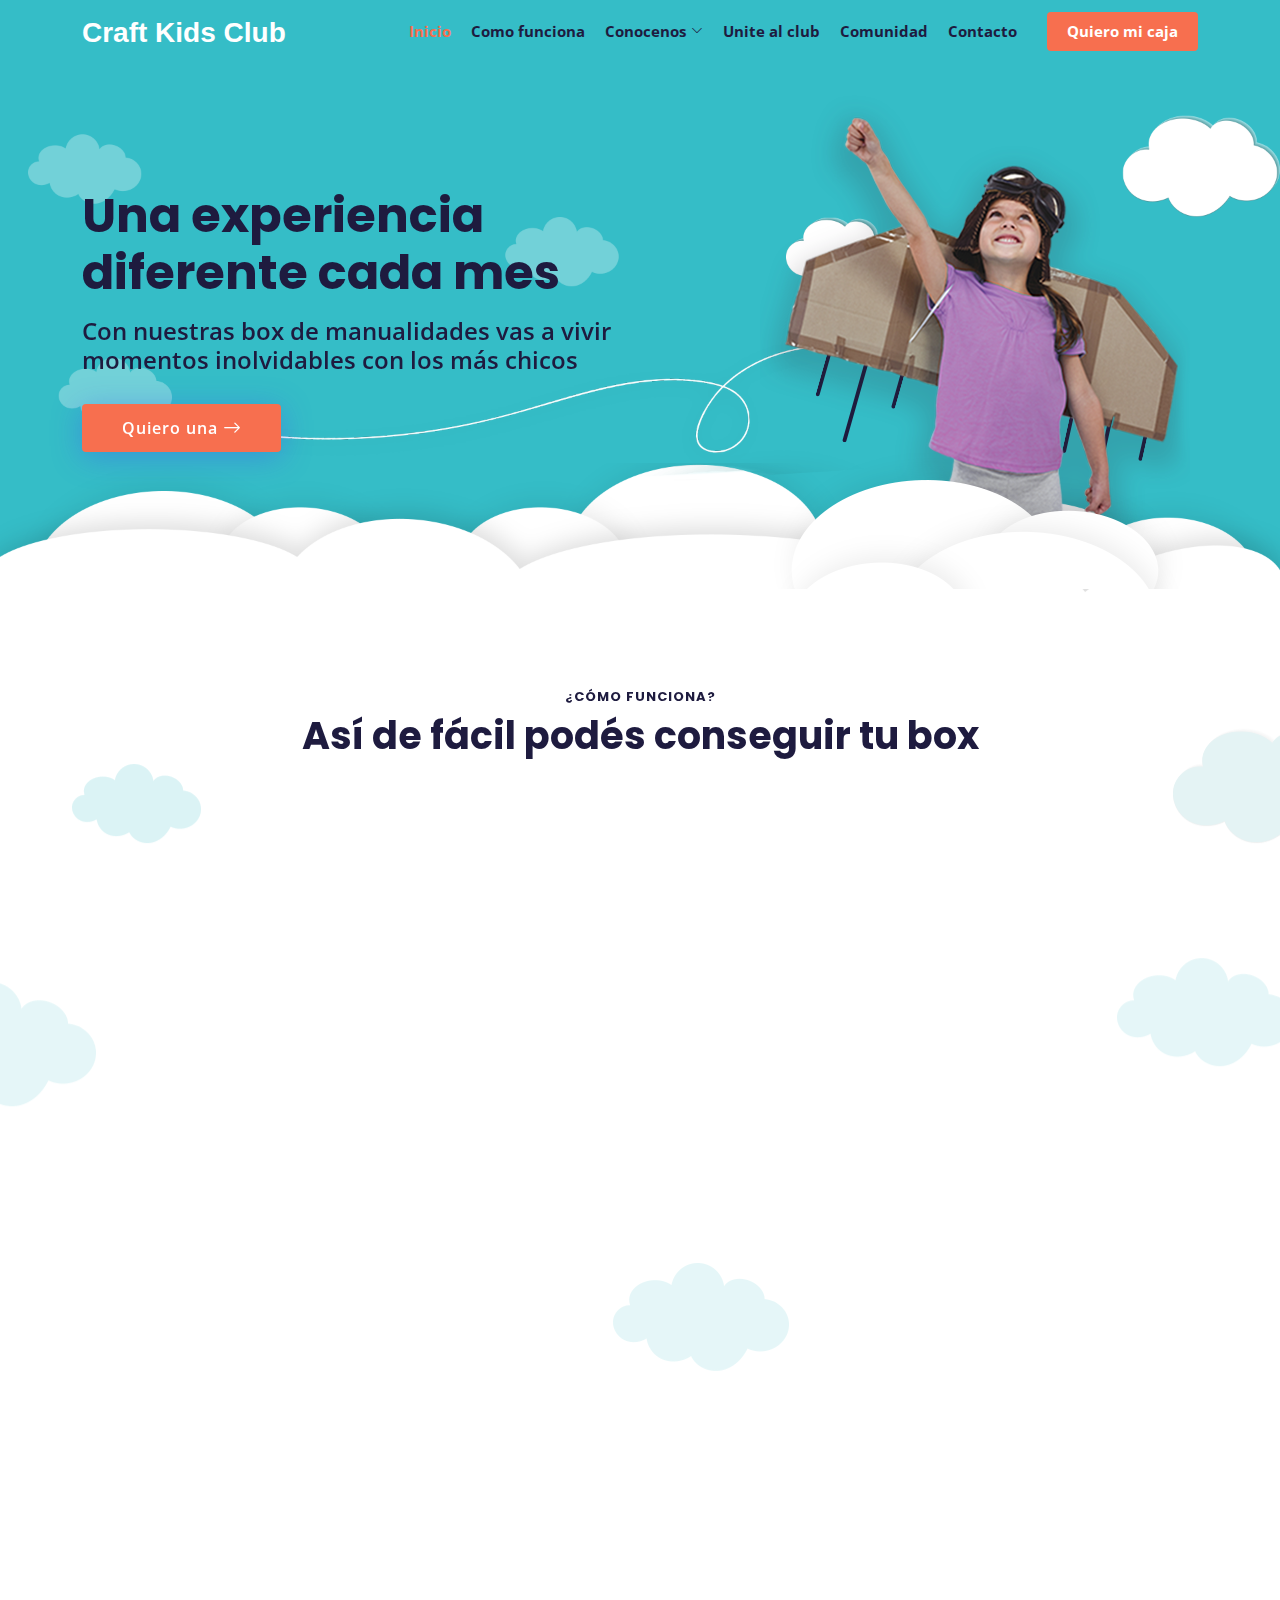
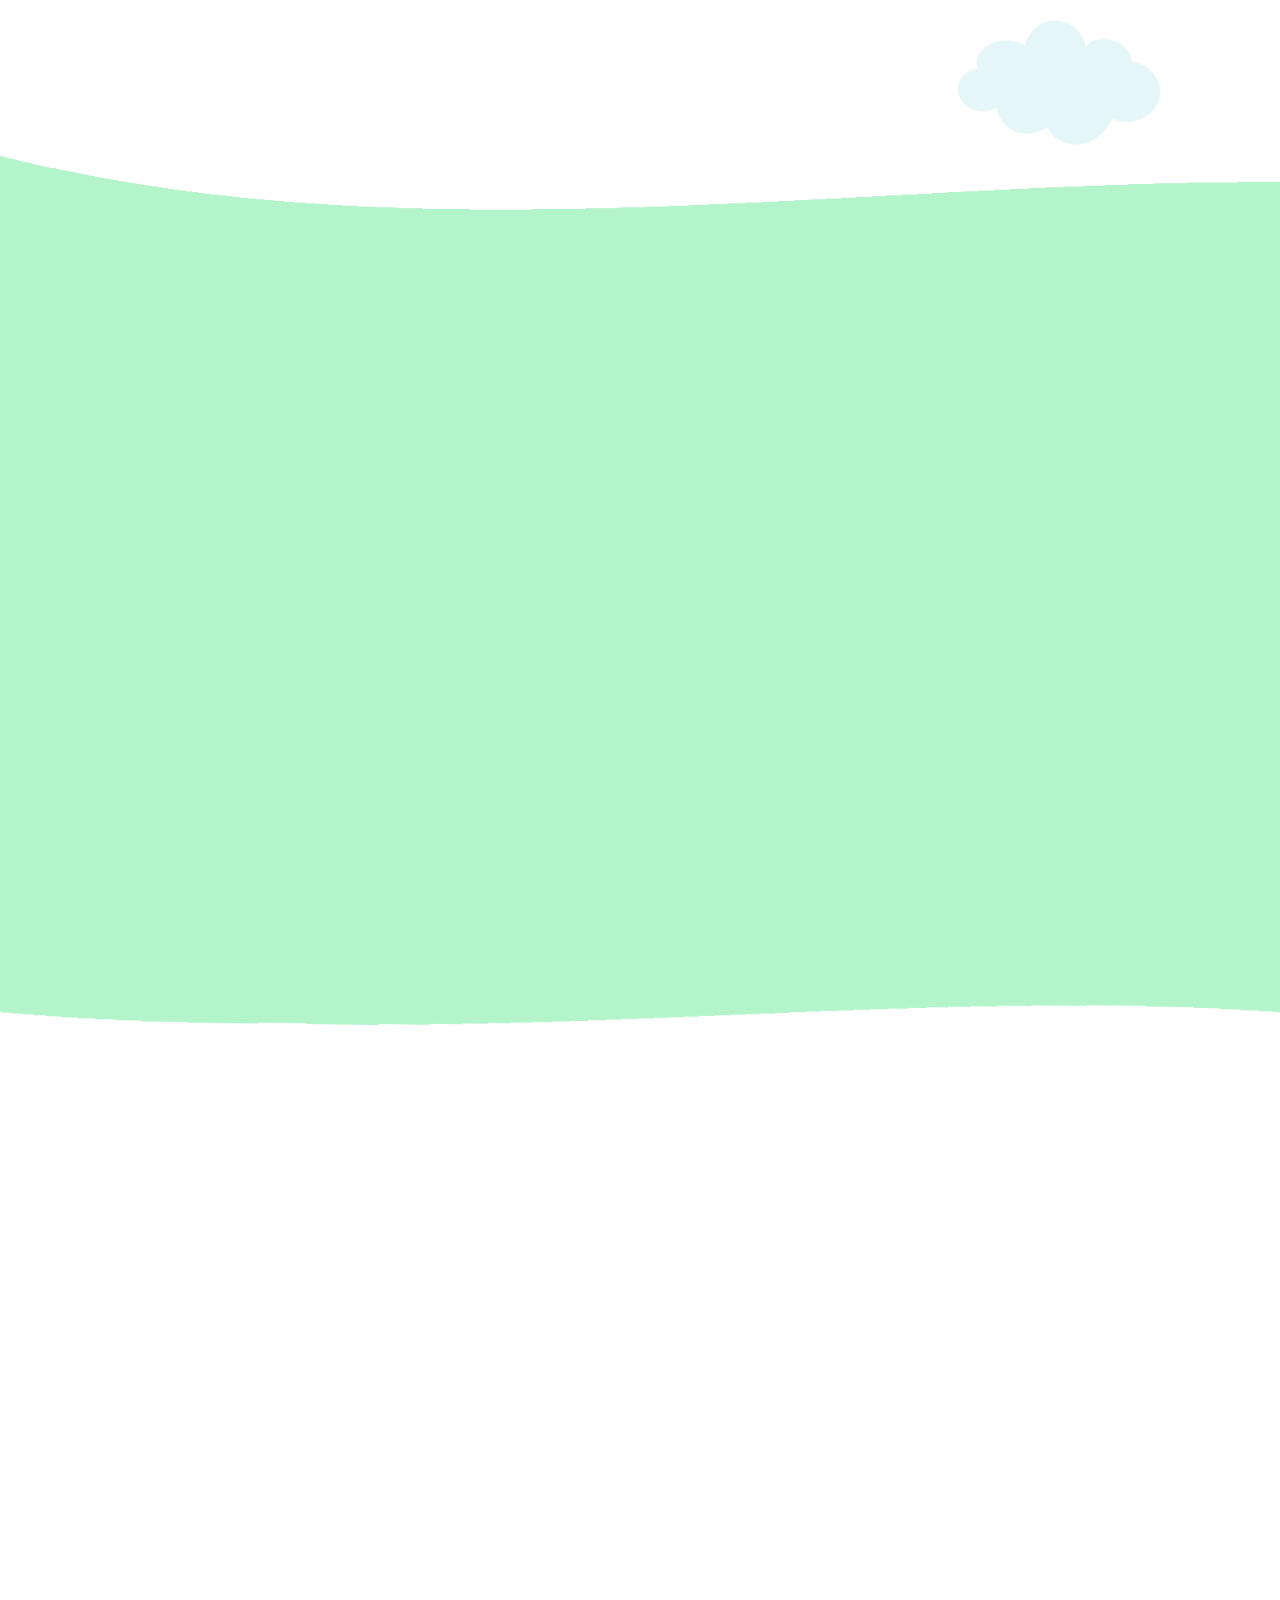
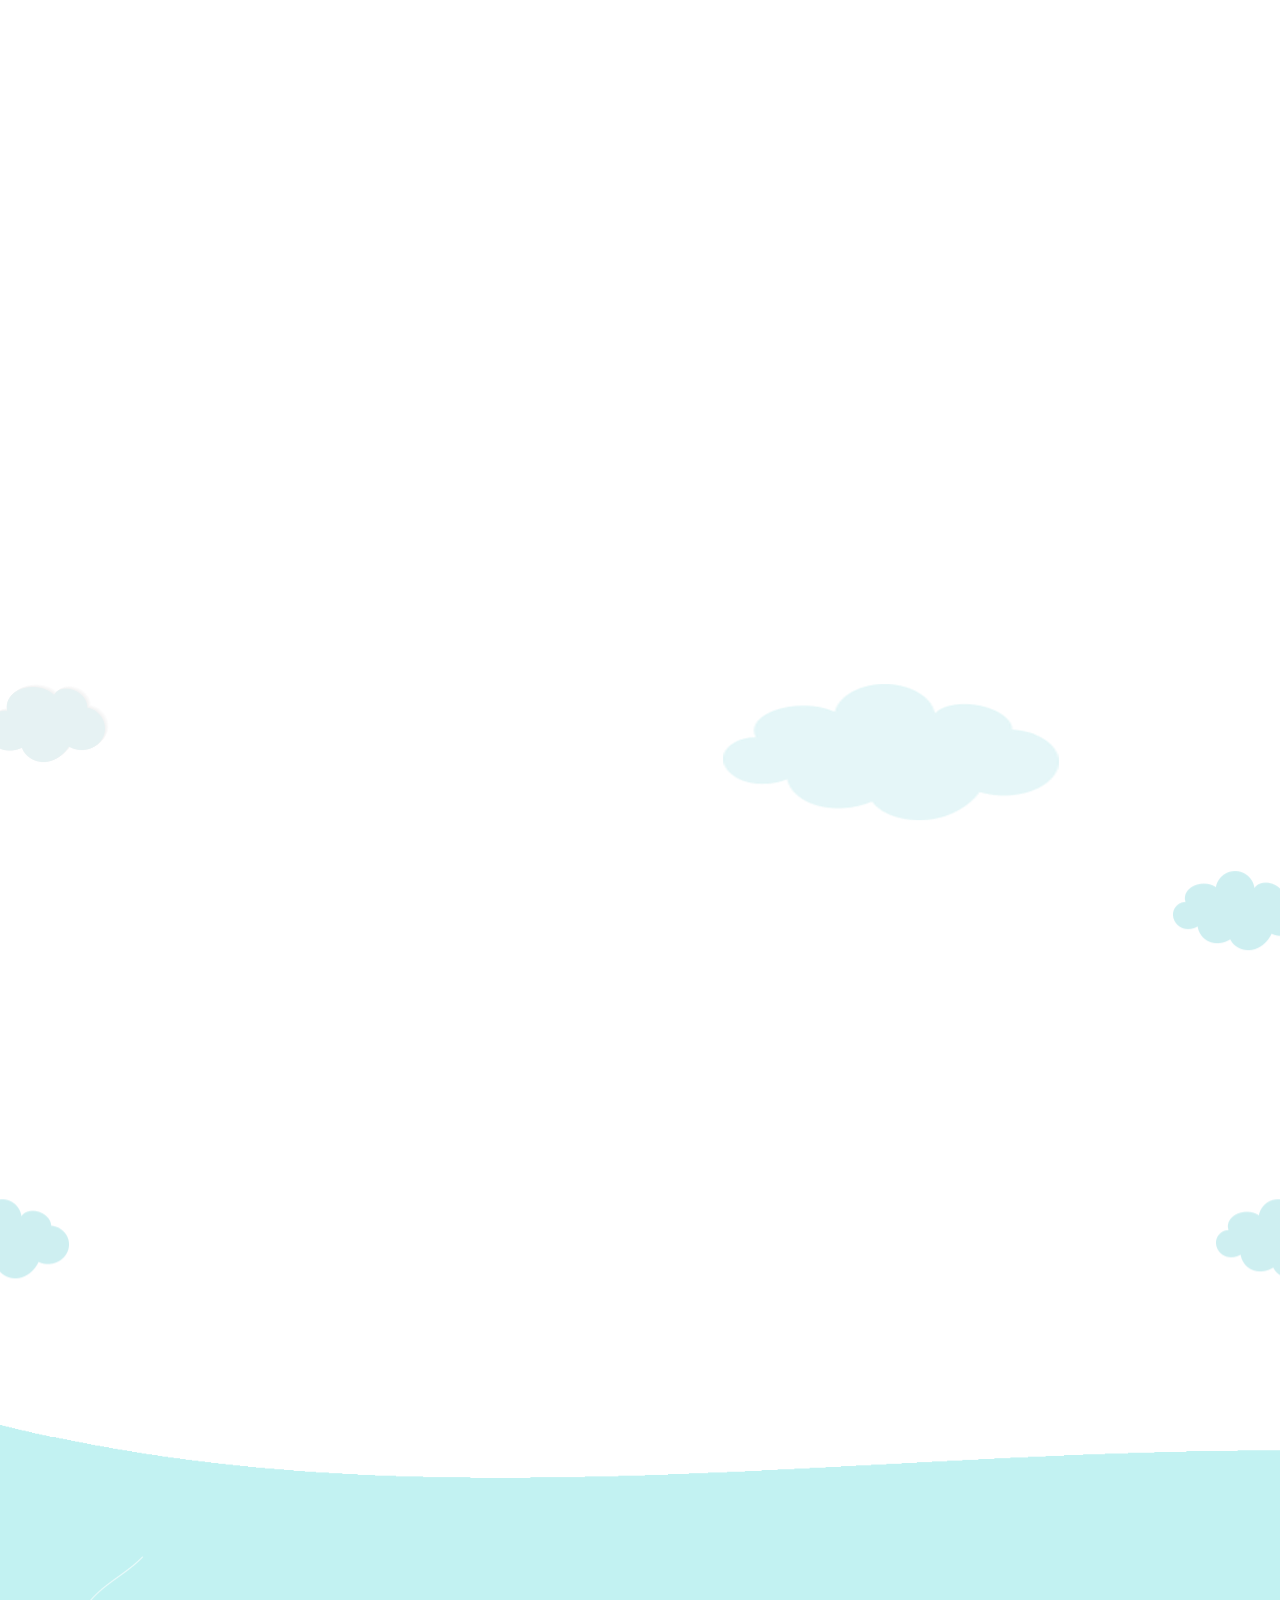
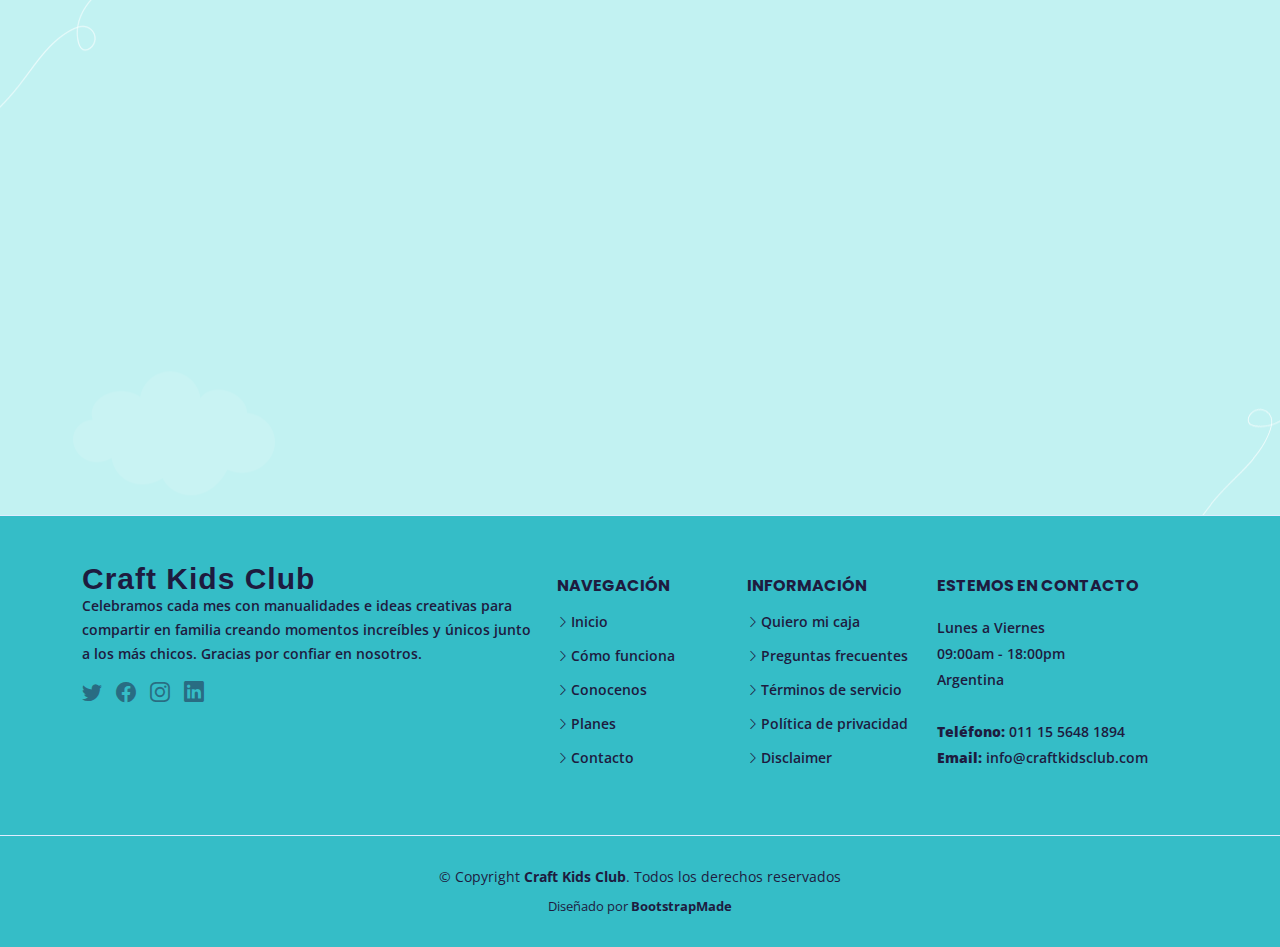
==== commit 65092046: "entrega 5/7" ====
--- a/index.html
+++ b/index.html
@@ -73,7 +73,7 @@
     <div class="container">
       <div class="row">
         <div class="col-lg-6 d-flex flex-column justify-content-center">
-          <h1 data-aos="fade-up">UNA EXPERIENCIA DIFERENTE CADA MES</h1>
+          <h1 data-aos="fade-up">Una experiencia diferente cada mes</h1>
           <h2 data-aos="fade-up" data-aos-delay="400">Con nuestras box de manualidades vas a vivir momentos inolvidables con los más chicos</h2>
           <div data-aos="fade-up" data-aos-delay="600">
             <div class="text-center text-lg-start">
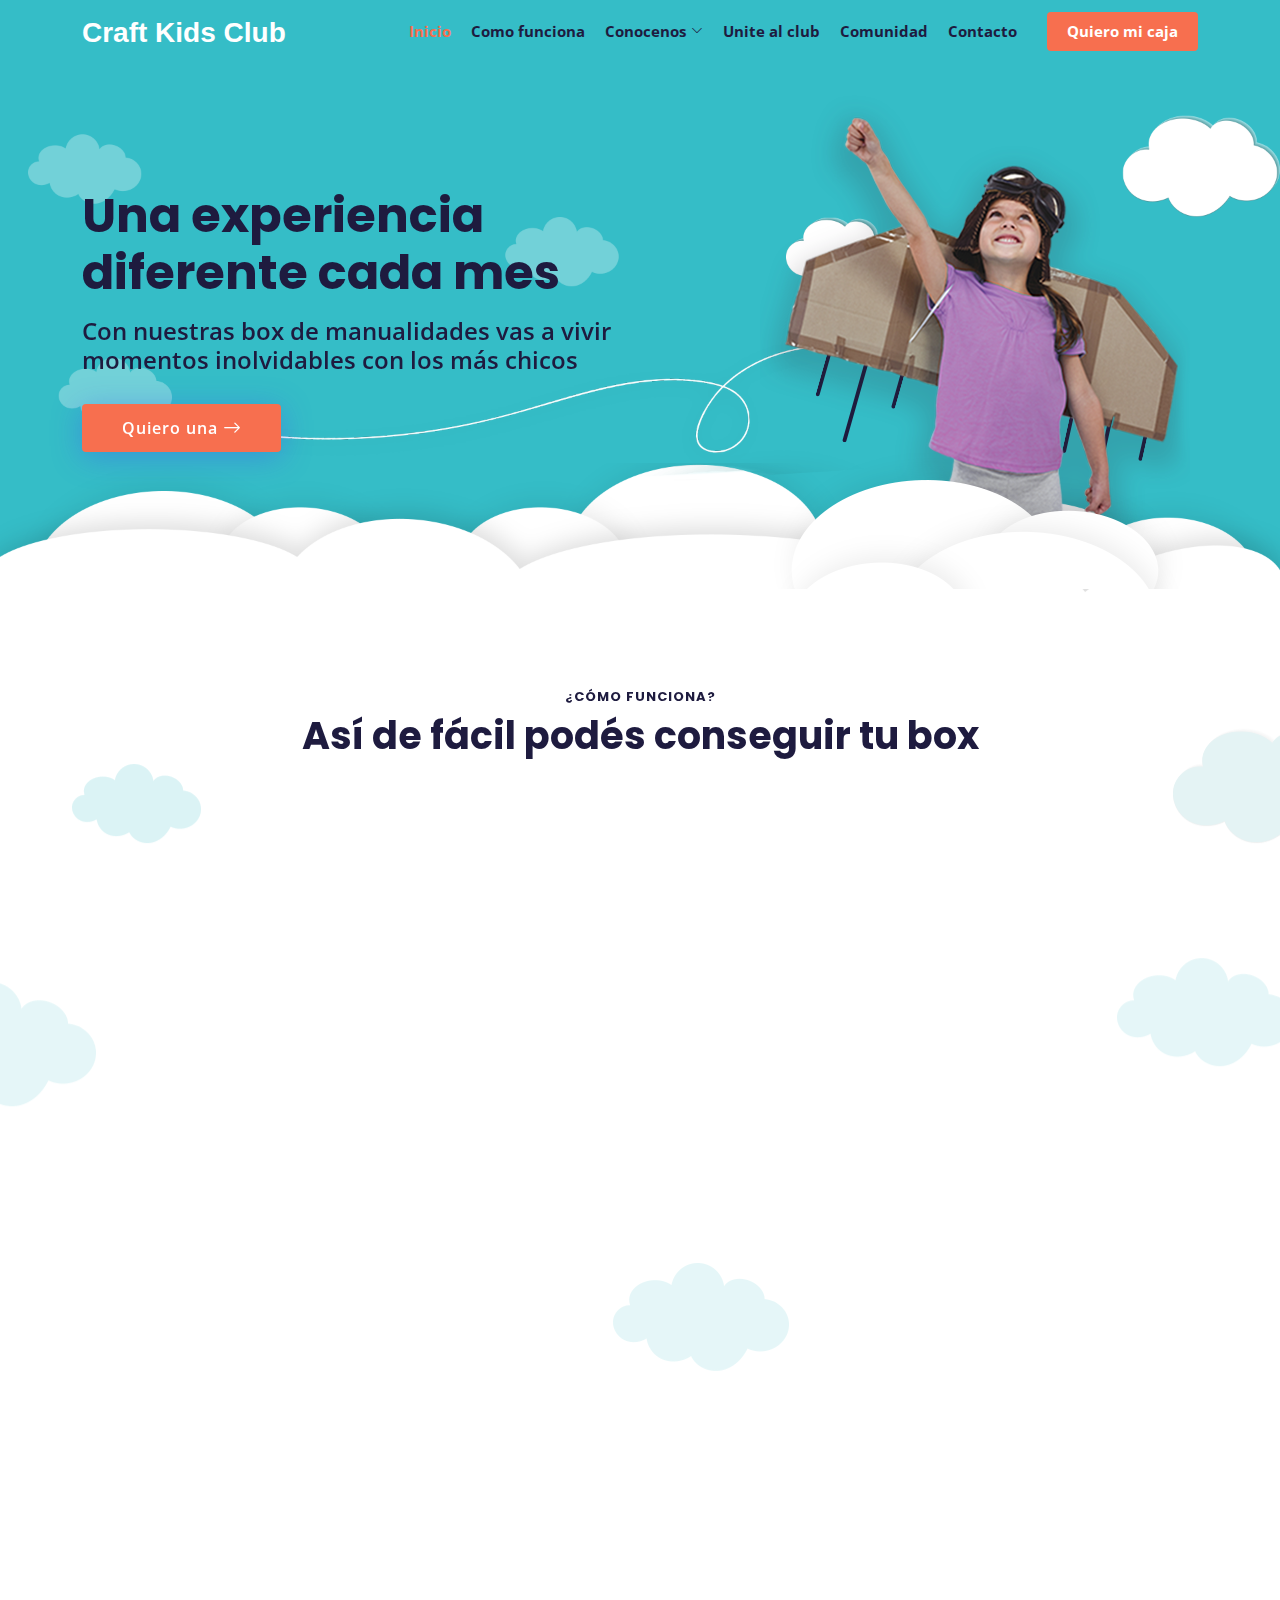
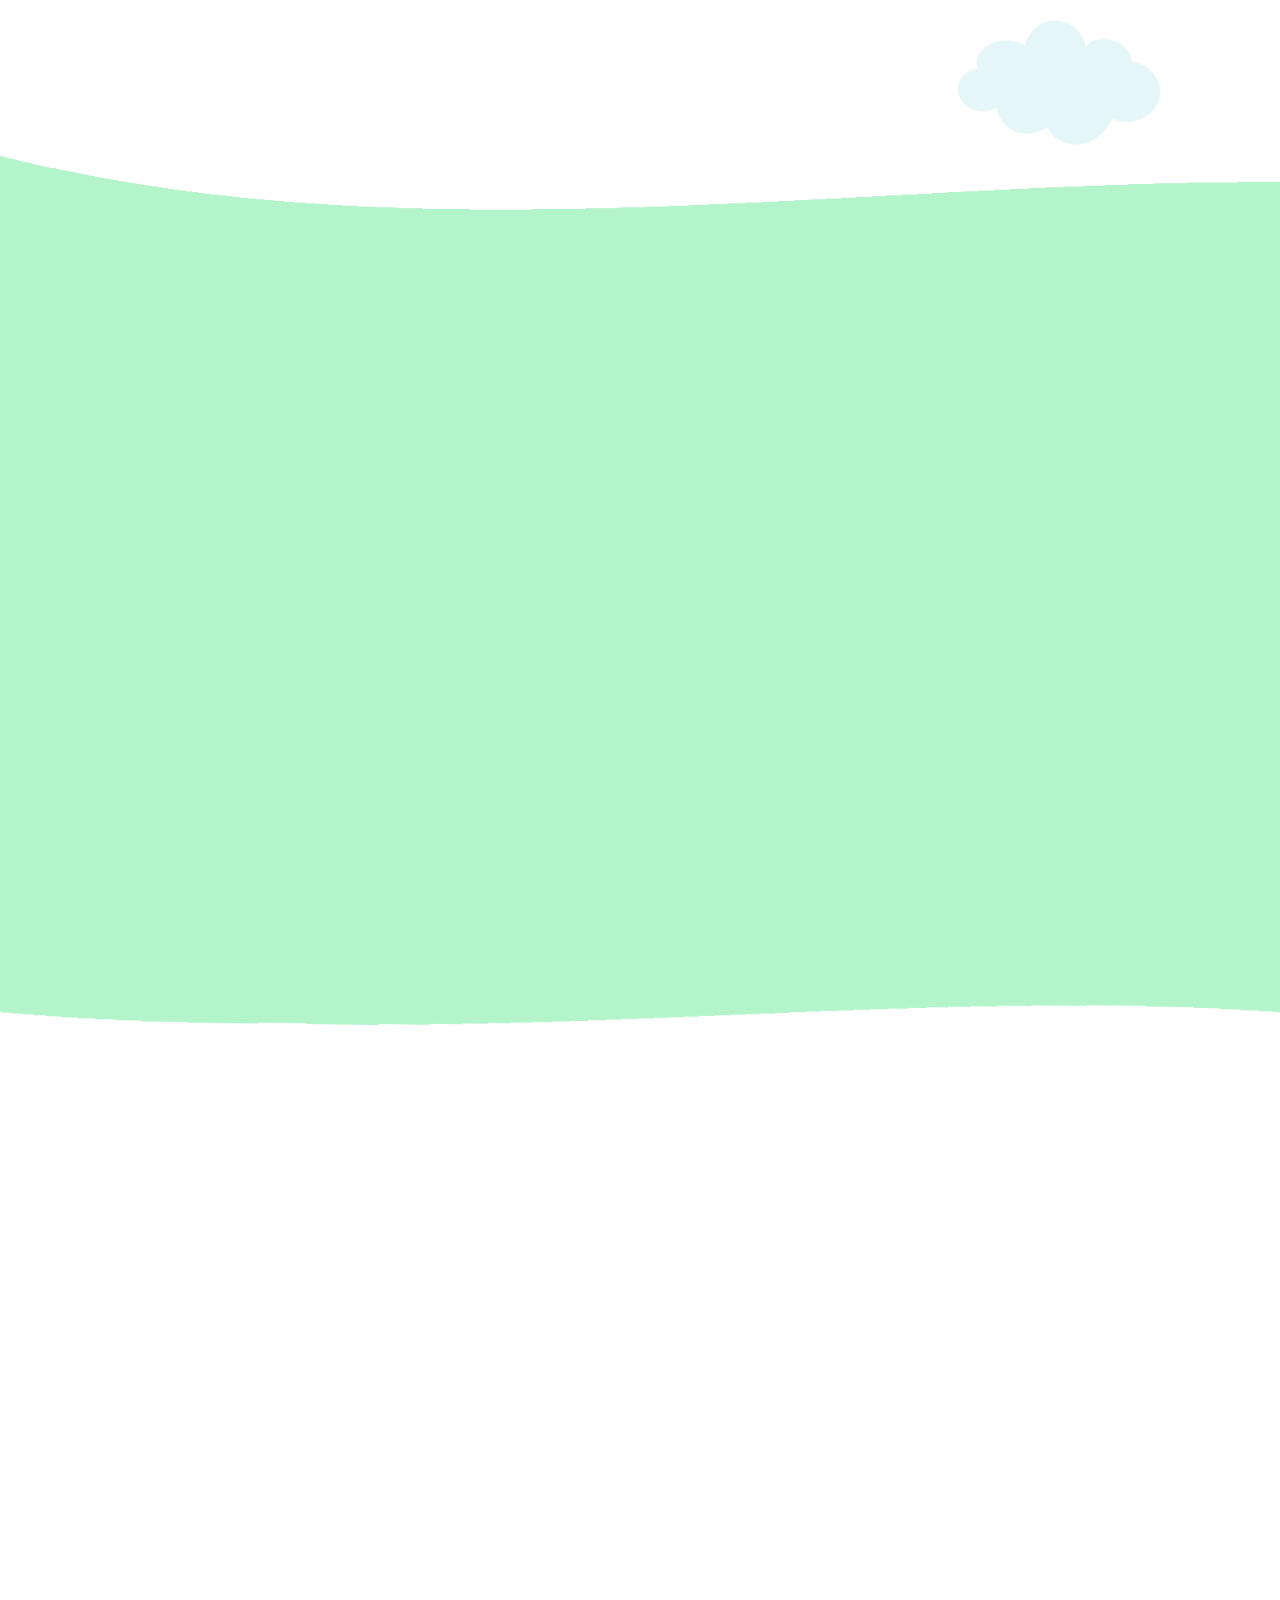
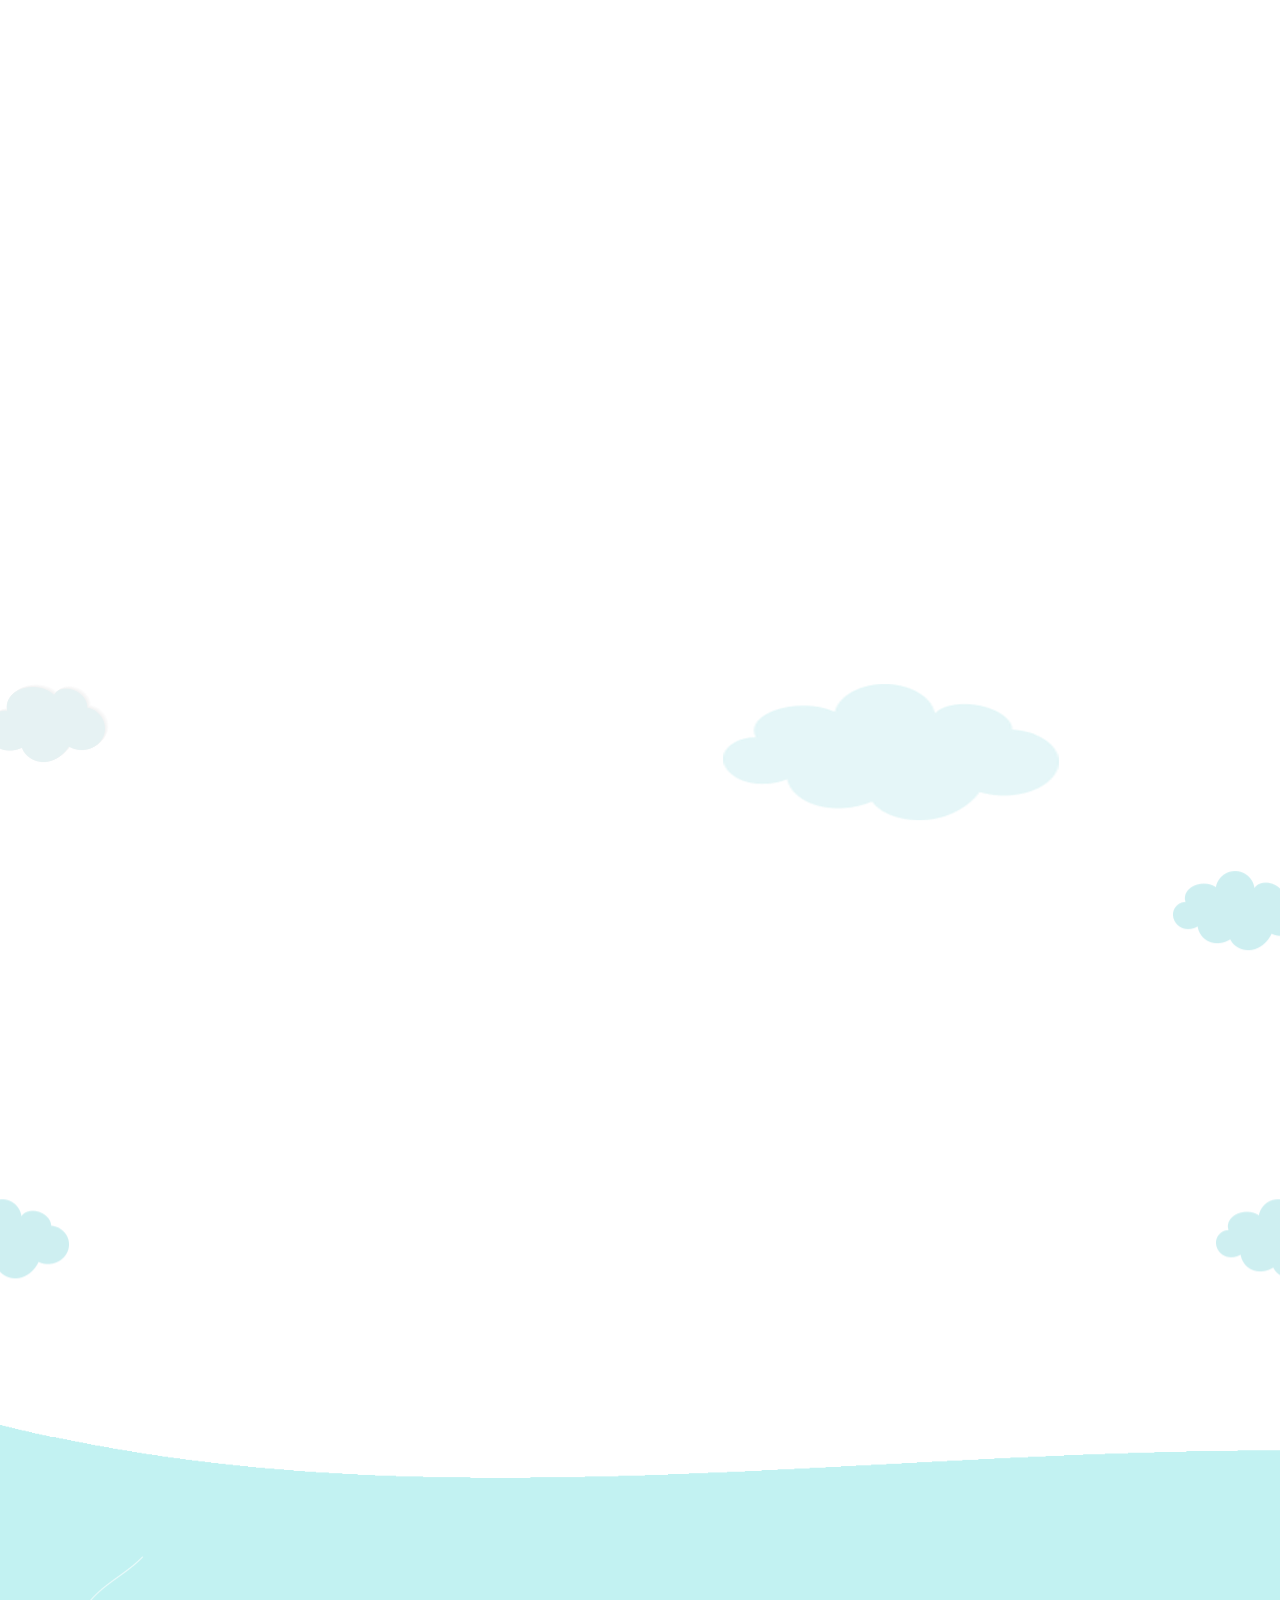
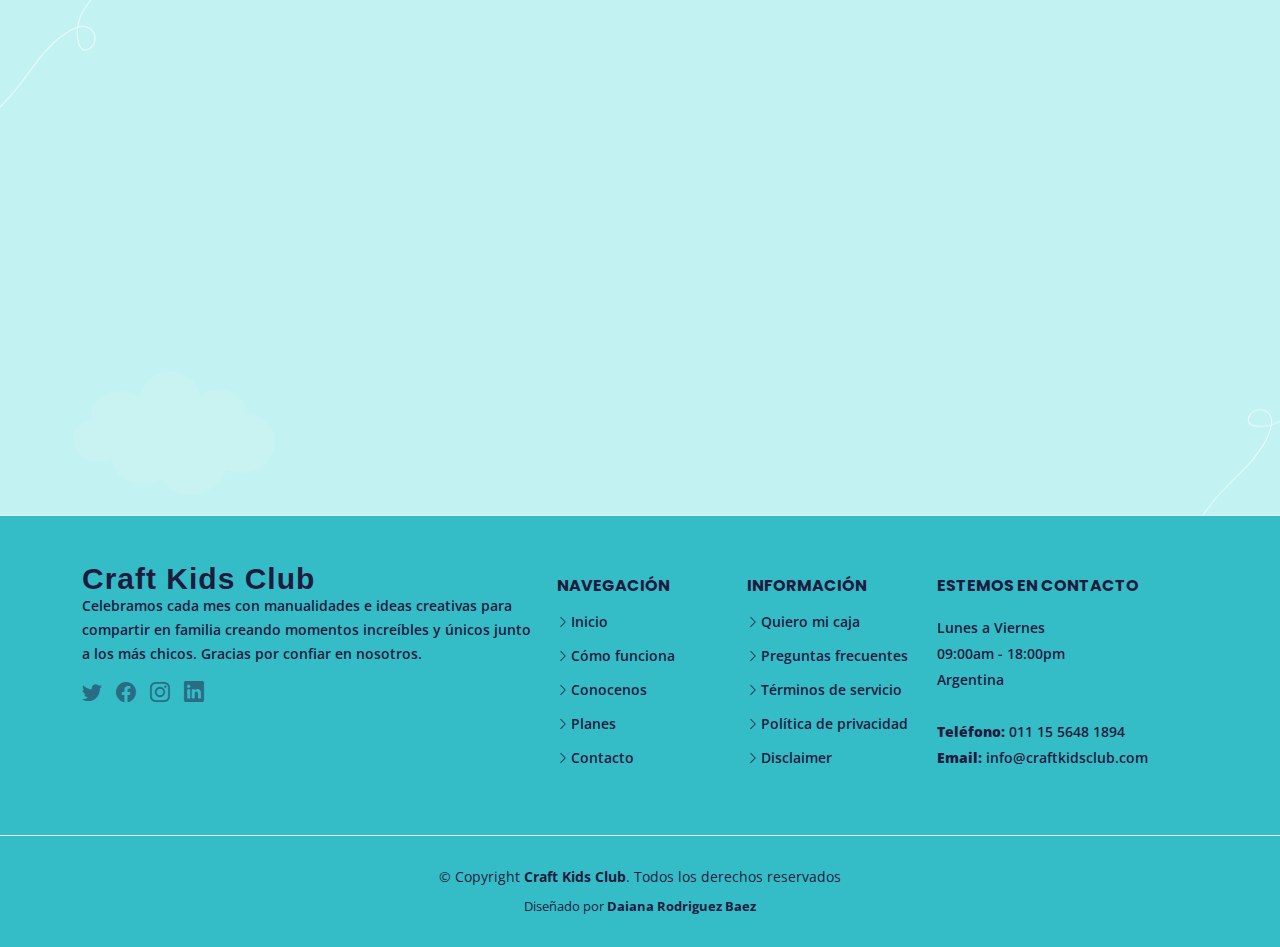
==== commit fa066c74: "correcciones entrega 5/7" ====
--- a/index.html
+++ b/index.html
@@ -1267,7 +1267,7 @@
         <!-- You can delete the links only if you purchased the pro version. -->
         <!-- Licensing information: https://bootstrapmade.com/license/ -->
         <!-- Purchase the pro version with working PHP/AJAX contact form: https://bootstrapmade.com/flexstart-bootstrap-startup-template/ -->
-        Diseñado por <a href="https://bootstrapmade.com/">BootstrapMade</a>
+        Diseñado por <a href="#">Daiana Rodriguez Baez</a>
       </div>
     </div>
   </footer><!-- End Footer -->
